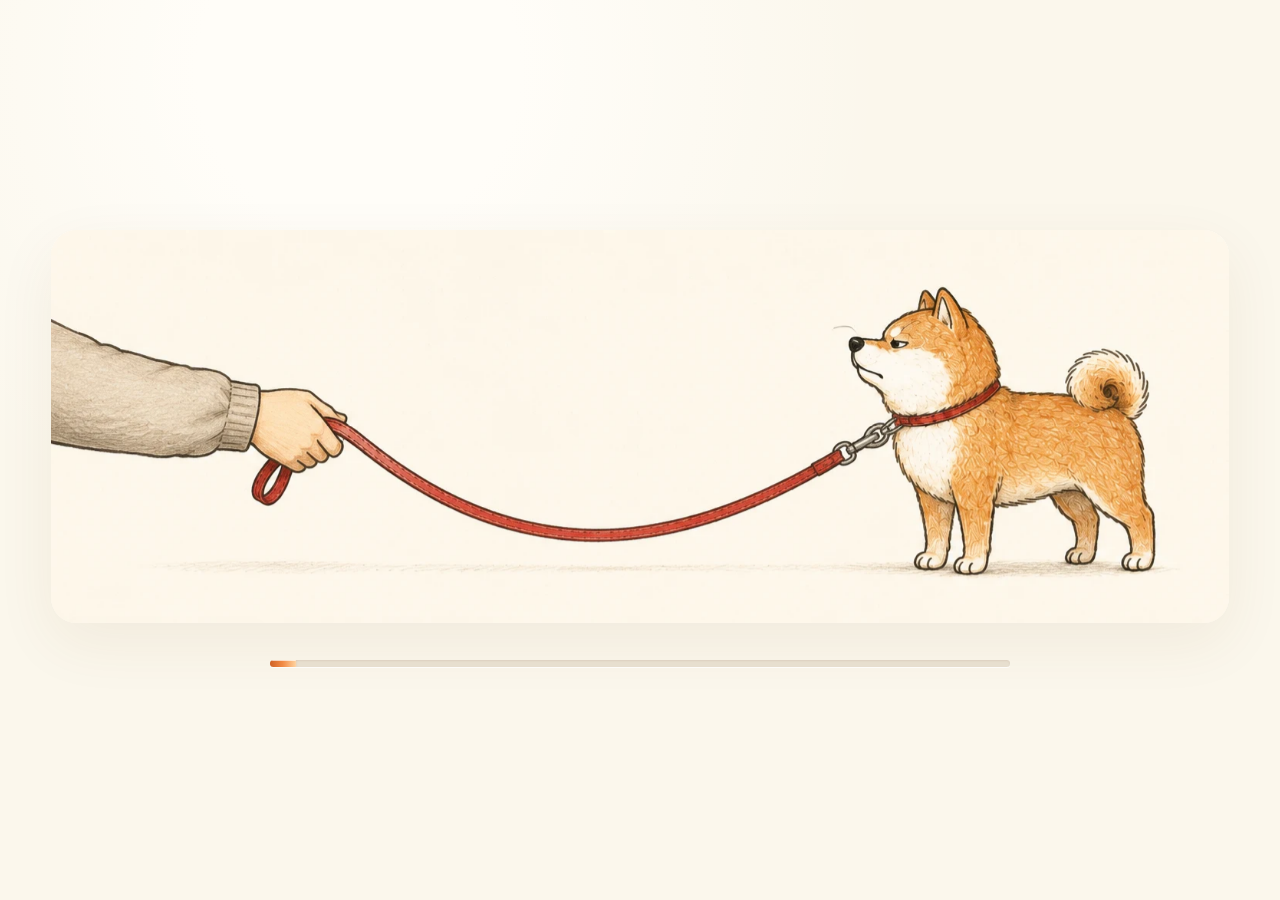
==== index.html @ 3d5f1156 "fix: remove drag dead zone and interrupt stale settle playback" ====
<!doctype html>
<html lang="zh-CN">
  <head>
    <meta charset="UTF-8" />
    <meta name="viewport" content="width=device-width, initial-scale=1.0" />
    <title>小柴的散步谈判</title>
    <meta name="description" content="一只很难被说服去散步的柴犬。" />
    <link rel="stylesheet" href="styles.css" />
  </head>
  <body>
    <main class="toy-shell">
      <section class="toy" aria-label="小柴拉绳小游戏">
        <div class="stage" id="stage" data-state="idle" data-chapter="1">
          <div class="cel-viewport" id="celViewport">
            <img draggable="false" class="cel cel-previous" id="celPrevious" alt="" aria-hidden="true" />
            <img draggable="false" class="cel cel-current" id="celCurrent" alt="一只柴犬固执地站在牵引绳另一端。" />
            <svg class="hit-layer" viewBox="0 0 1536 512" preserveAspectRatio="none" aria-hidden="true">
              <path id="ropeHit" class="rope-hit" d="M 305 265 C 560 370, 795 373, 1050 297" />
            </svg>
            <div class="grab-cue" id="grabCue" aria-hidden="true">
              <i class="grab-ripple ripple-one"></i><i class="grab-ripple ripple-two"></i>
              <svg viewBox="0 0 52 52" focusable="false">
                <path class="cue-motion" d="M8 19c-3 4-3 10 0 14M14 14c-5 6-5 17 0 24" />
                <path class="cue-hand" d="M25 43c-7 0-12-5-12-12v-7c0-2 2-3 4-1l4 4V13c0-3 5-3 5 0v12-15c0-3 5-3 5 0v15-12c0-3 5-3 5 0v14-9c0-3 5-3 5 0v14c0 7-5 11-12 11Z" />
                <path class="cue-line" d="M21 27h20" />
              </svg>
            </div>
          </div>
          <button class="leash-control" id="leashControl" type="button" aria-describedby="tugHint">
            <span class="sr-only">轻拉牵引绳</span>
          </button>
          <p id="tugHint" class="sr-only">可点击或拖动画中的牵引绳，也可按空格或回车推进。</p>
        </div>
        <div class="fluid-progress" id="fluidProgress" aria-hidden="true">
          <div class="fluid-track"><div class="fluid-fill"></div></div>
        </div>
      </section>
    </main>
    <script src="game.js"></script>
  </body>
</html>
---- styles.css ----
:root {
  --paper: #fbf7ec;
  --rail: rgba(117, 78, 43, .13);
  --fill: .035;
}

* { box-sizing: border-box; }
html, body { min-width: 320px; min-height: 100%; margin: 0; background: var(--paper); }
body { min-height: 100vh; }
button { font: inherit; }

.toy-shell {
  display: grid;
  min-height: 100vh;
  place-items: center;
  padding: clamp(16px, 4vw, 68px);
  background: radial-gradient(circle at 28% 8%, #fffdf8 0 13%, transparent 42%), var(--paper);
}
.toy { width: min(1280px, 100%); }
.stage {
  position: relative;
  overflow: hidden;
  isolation: isolate;
  aspect-ratio: 3 / 1;
  border-radius: clamp(14px, 2vw, 28px);
  background: #fdf8ed;
  box-shadow: 0 20px 60px rgba(111, 75, 34, .07), inset 0 1px rgba(255,255,255,.9);
}
.cel-viewport { position: absolute; inset: 0; overflow: hidden; background: #fdf8ed; }
.cel {
  position: absolute;
  inset: 0;
  width: 100%;
  height: 100%;
  object-fit: cover;
  opacity: 0;
  transform: translate3d(0, 0, 0);
  will-change: opacity, transform;
}
.cel-current { z-index: 2; opacity: 1; }
.cel-previous { z-index: 1; }
.stage.is-dragging .cel-current { transform: translate3d(calc(var(--scene-sway, 0px) * -.18), 0, 0) scale(1.003); }
.stage.is-resetting .cel-previous { opacity: 1; }
.stage.is-resetting .cel-current { animation: scene-reset .34s ease-out both; }

.hit-layer { position: absolute; z-index: 4; inset: 0; width: 100%; height: 100%; overflow: visible; }
.rope-hit { fill: none; stroke: #fff; stroke-opacity: .001; stroke-width: 82; stroke-linecap: round; pointer-events: stroke; cursor: grab; touch-action: none; }
.rope-hit:active { cursor: grabbing; }
.stage.is-locked .rope-hit { pointer-events: none; }
.leash-control { position: absolute; z-index: 5; top: 50%; left: 40%; width: 1px; height: 1px; padding: 0; border: 0; opacity: 0; }
.leash-control:focus-visible { width: 30px; height: 30px; opacity: 1; outline: 2px solid rgba(237, 141, 66, .72); outline-offset: 5px; border-radius: 50%; transform: translate(-50%, -50%); }

.grab-cue {
  --cue-x: 22.6%;
  --cue-y: 49%;
  --cue-scale: 1;
  position: absolute;
  z-index: 6;
  left: var(--cue-x);
  top: var(--cue-y);
  width: clamp(30px, 4.2vw, 52px);
  aspect-ratio: 1;
  pointer-events: none;
  opacity: 0;
  transform: translate(-50%, -50%) translate3d(var(--cue-shift, 0px), 0, 0) scale(var(--cue-scale));
  transform-origin: 50% 58%;
  transition: opacity .12s ease;
}
.grab-cue svg { position: relative; z-index: 2; display: block; width: 100%; height: 100%; overflow: visible; filter: drop-shadow(0 2px 2px rgba(92, 48, 23, .2)); }
.cue-hand { fill: #ffe4be; stroke: #633c26; stroke-width: 2.15; stroke-linejoin: round; }
.cue-line, .cue-motion { fill: none; stroke: #d76a30; stroke-width: 2.4; stroke-linecap: round; }
.cue-motion { opacity: .76; }
.grab-ripple { position: absolute; z-index: 1; inset: 21%; border: 2px solid rgba(221, 108, 43, .58); border-radius: 50%; opacity: 0; transform: scale(.4); }
.stage.is-hovering .grab-cue, .stage.is-dragging .grab-cue { opacity: 1; }
.stage.is-hovering .grab-cue { animation: cue-float 1.25s ease-in-out infinite; }
.stage.is-hovering .ripple-one { animation: cue-ripple 1.3s ease-out infinite; }
.stage.is-hovering .ripple-two { animation: cue-ripple 1.3s .46s ease-out infinite; }
.stage.is-dragging .grab-cue { --cue-scale: calc(1 + var(--grab-tightness, 0) * .1); }
.stage.is-dragging .cue-hand { fill: #ffd29e; }
.stage.is-dragging .cue-line { stroke-width: calc(2.4px + var(--grab-tightness, 0) * 1.5px); }
.stage.is-dragging .ripple-one { animation: cue-ripple .72s ease-out infinite; }
.stage.is-dragging .ripple-two { animation: cue-ripple .72s .24s ease-out infinite; }

.fluid-progress { position: relative; width: min(82%, 740px); height: 13px; margin: clamp(18px, 3.2vw, 34px) auto 0; }
.fluid-track {
  position: absolute;
  inset: 3px 0;
  overflow: hidden;
  border-radius: 999px;
  background: var(--rail);
  box-shadow: inset 0 1px 2px rgba(92, 55, 27, .08), 0 1px rgba(255,255,255,.72);
}
.fluid-fill {
  position: absolute;
  inset: 0;
  width: 100%;
  border-radius: inherit;
  background: linear-gradient(105deg, #cf6125 0%, #f28b45 19%, #ffd4a1 39%, #ffe8c9 52%, #f6a25d 66%, #df722d 82%, #ffdcb2 100%);
  background-size: 260% 100%;
  box-shadow: 0 0 13px rgba(235, 136, 59, .36), inset 0 1px rgba(255,255,255,.68);
  transform: scaleX(var(--fill));
  transform-origin: left center;
  transition: transform .36s cubic-bezier(.18,.85,.22,1.1);
  animation: morpheus-flow 4.8s linear infinite;
}
.fluid-progress.is-pulling .fluid-fill { transition-duration: .14s; transform: scaleX(var(--pull-fill)); }
.fluid-progress.is-dragging .fluid-fill { transition: none; transform: scaleX(var(--drag-fill)); filter: saturate(calc(1 + var(--drag-energy, 0) * .28)) brightness(calc(1 + var(--drag-energy, 0) * .12)); }
.fluid-progress.is-complete .fluid-fill { animation: morpheus-flow 2.4s linear infinite, completion-breathe .75s ease-in-out infinite alternate; }

.sr-only { position: absolute; width: 1px; height: 1px; padding: 0; overflow: hidden; clip: rect(0,0,0,0); white-space: nowrap; border: 0; }

@keyframes morpheus-flow { to { background-position: 260% 0; } }
@keyframes completion-breathe { from { filter: brightness(1); } to { filter: brightness(1.15) saturate(1.12); } }
@keyframes scene-reset { from { opacity: 0; } to { opacity: 1; } }
@keyframes cue-float { 0%, 100% { transform: translate(-50%, -50%) translate3d(0, 0, 0) scale(1); } 50% { transform: translate(-50%, -50%) translate3d(-4px, -2px, 0) scale(1.05); } }
@keyframes cue-ripple { 0% { opacity: .72; transform: scale(.42); } 100% { opacity: 0; transform: scale(1.7); } }

@media (max-width: 620px) {
  .toy-shell { padding: 12px; }
  .stage { border-radius: 14px; }
  .fluid-progress { width: 88%; height: 11px; margin-top: 16px; }
}

@media (prefers-reduced-motion: reduce) {
  *, *::before, *::after { scroll-behavior: auto !important; animation-duration: .01ms !important; animation-iteration-count: 1 !important; transition-duration: .01ms !important; }
}
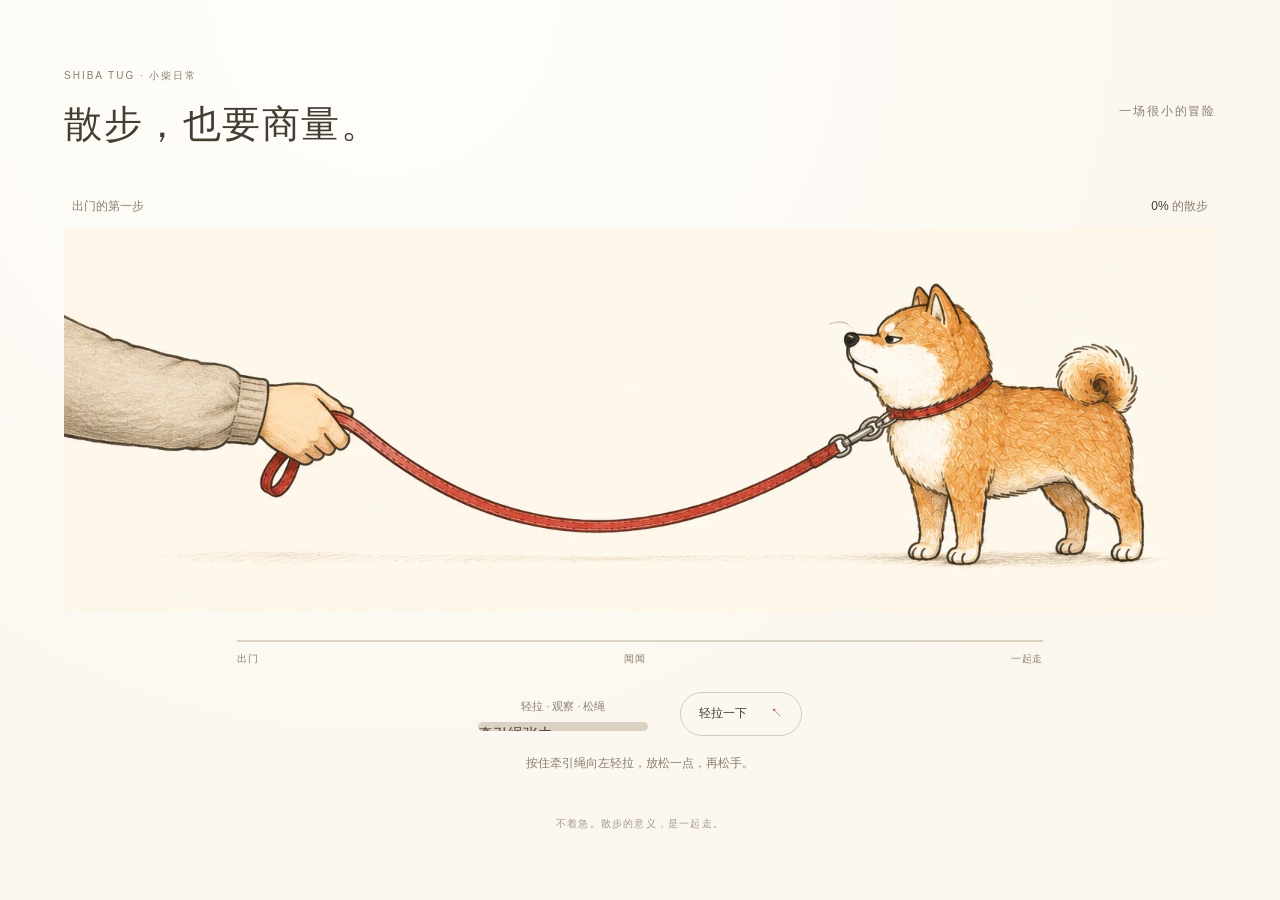
==== commit f4249da5: "feat: turn gentle leash releases into persistent walking progress" ====
--- a/index.html
+++ b/index.html
@@ -1,41 +1,24 @@
 <!doctype html>
 <html lang="zh-CN">
-  <head>
-    <meta charset="UTF-8" />
-    <meta name="viewport" content="width=device-width, initial-scale=1.0" />
-    <title>小柴的散步谈判</title>
-    <meta name="description" content="一只很难被说服去散步的柴犬。" />
-    <link rel="stylesheet" href="styles.css" />
-  </head>
-  <body>
-    <main class="toy-shell">
-      <section class="toy" aria-label="小柴拉绳小游戏">
-        <div class="stage" id="stage" data-state="idle" data-chapter="1">
-          <div class="cel-viewport" id="celViewport">
-            <img draggable="false" class="cel cel-previous" id="celPrevious" alt="" aria-hidden="true" />
-            <img draggable="false" class="cel cel-current" id="celCurrent" alt="一只柴犬固执地站在牵引绳另一端。" />
-            <svg class="hit-layer" viewBox="0 0 1536 512" preserveAspectRatio="none" aria-hidden="true">
-              <path id="ropeHit" class="rope-hit" d="M 305 265 C 560 370, 795 373, 1050 297" />
-            </svg>
-            <div class="grab-cue" id="grabCue" aria-hidden="true">
-              <i class="grab-ripple ripple-one"></i><i class="grab-ripple ripple-two"></i>
-              <svg viewBox="0 0 52 52" focusable="false">
-                <path class="cue-motion" d="M8 19c-3 4-3 10 0 14M14 14c-5 6-5 17 0 24" />
-                <path class="cue-hand" d="M25 43c-7 0-12-5-12-12v-7c0-2 2-3 4-1l4 4V13c0-3 5-3 5 0v12-15c0-3 5-3 5 0v15-12c0-3 5-3 5 0v14-9c0-3 5-3 5 0v14c0 7-5 11-12 11Z" />
-                <path class="cue-line" d="M21 27h20" />
-              </svg>
-            </div>
-          </div>
-          <button class="leash-control" id="leashControl" type="button" aria-describedby="tugHint">
-            <span class="sr-only">轻拉牵引绳</span>
-          </button>
-          <p id="tugHint" class="sr-only">可点击或拖动画中的牵引绳，也可按空格或回车推进。</p>
-        </div>
-        <div class="fluid-progress" id="fluidProgress" aria-hidden="true">
-          <div class="fluid-track"><div class="fluid-fill"></div></div>
-        </div>
-      </section>
-    </main>
-    <script src="game.js"></script>
-  </body>
-</html>
+<head><meta charset="UTF-8"><meta name="viewport" content="width=device-width, initial-scale=1"><title>小柴的散步谈判</title><meta name="description" content="轻拉、观察、松绳。和一只倔柴，谈一场小小的散步。"><link rel="stylesheet" href="styles.css"></head>
+<body>
+<main class="toy-shell"><section class="toy" aria-label="小柴散步游戏">
+<header class="game-header"><div><p class="eyebrow">SHIBA TUG · 小柴日常</p><h1>散步，也要商量。</h1></div><span class="edition">一场很小的冒险</span></header>
+<div class="walk-heading"><span id="chapter">出门的第一步</span><span><b id="distance">0%</b> 的散步</span></div>
+<div class="stage" id="stage" data-state="loading" data-chapter="1">
+<img id="celCurrent" class="poster" src="assets/cels/frames/ch1-idle.webp" draggable="false" alt="一只黄柴站在红色牵引绳另一端，固执地等着你。">
+<canvas id="scene" width="1536" height="512" hidden aria-hidden="true"></canvas>
+<svg class="hit-layer" viewBox="0 0 1536 512" preserveAspectRatio="none" aria-hidden="true"><path id="ropeHit" class="rope-hit" d="M315 240 Q700 430 1035 300"/></svg>
+<div id="grabCue" class="grab-cue" aria-hidden="true"><i></i></div>
+<button id="loading" class="loading" type="button">小柴正在穿牵引绳…</button>
+</div>
+<div id="route" class="route" aria-hidden="true"><span class="route-line"></span><span class="route-stop">出门</span><span class="route-stop">闻闻</span><span class="route-stop">一起走</span></div>
+<progress class="sr-only" id="walkProgress" max="100" value="0" aria-label="散步进度"></progress>
+<div class="interaction"><div class="tension"><label id="tensionLabel" for="tensionMeter">轻拉 · 观察 · 松绳</label><meter id="tensionMeter" min="0" max="1" low=".22" high=".7" optimum=".45" value="0">牵引绳张力</meter></div><button id="leashControl" class="quiet-button" type="button" aria-describedby="message">轻拉一下 <span aria-hidden="true">↖</span></button></div>
+<p id="message" class="message" role="status" aria-live="polite">按住牵引绳向左轻拉，放松一点，再松手。</p>
+<div class="result" id="result" hidden><h2 id="resultTitle"></h2><p id="resultDetail"></p></div>
+<button id="restart" class="quiet-button restart" type="button" hidden>再走一圈 ↻</button>
+<footer>不着急。散步的意义，是一起走。</footer>
+</section></main>
+<script src="mechanics.js"></script><script src="frames.js"></script><script src="game.js"></script>
+</body></html>
--- a/styles.css
+++ b/styles.css
@@ -1,126 +1,4 @@
-:root {
-  --paper: #fbf7ec;
-  --rail: rgba(117, 78, 43, .13);
-  --fill: .035;
-}
-
-* { box-sizing: border-box; }
-html, body { min-width: 320px; min-height: 100%; margin: 0; background: var(--paper); }
-body { min-height: 100vh; }
-button { font: inherit; }
-
-.toy-shell {
-  display: grid;
-  min-height: 100vh;
-  place-items: center;
-  padding: clamp(16px, 4vw, 68px);
-  background: radial-gradient(circle at 28% 8%, #fffdf8 0 13%, transparent 42%), var(--paper);
-}
-.toy { width: min(1280px, 100%); }
-.stage {
-  position: relative;
-  overflow: hidden;
-  isolation: isolate;
-  aspect-ratio: 3 / 1;
-  border-radius: clamp(14px, 2vw, 28px);
-  background: #fdf8ed;
-  box-shadow: 0 20px 60px rgba(111, 75, 34, .07), inset 0 1px rgba(255,255,255,.9);
-}
-.cel-viewport { position: absolute; inset: 0; overflow: hidden; background: #fdf8ed; }
-.cel {
-  position: absolute;
-  inset: 0;
-  width: 100%;
-  height: 100%;
-  object-fit: cover;
-  opacity: 0;
-  transform: translate3d(0, 0, 0);
-  will-change: opacity, transform;
-}
-.cel-current { z-index: 2; opacity: 1; }
-.cel-previous { z-index: 1; }
-.stage.is-dragging .cel-current { transform: translate3d(calc(var(--scene-sway, 0px) * -.18), 0, 0) scale(1.003); }
-.stage.is-resetting .cel-previous { opacity: 1; }
-.stage.is-resetting .cel-current { animation: scene-reset .34s ease-out both; }
-
-.hit-layer { position: absolute; z-index: 4; inset: 0; width: 100%; height: 100%; overflow: visible; }
-.rope-hit { fill: none; stroke: #fff; stroke-opacity: .001; stroke-width: 82; stroke-linecap: round; pointer-events: stroke; cursor: grab; touch-action: none; }
-.rope-hit:active { cursor: grabbing; }
-.stage.is-locked .rope-hit { pointer-events: none; }
-.leash-control { position: absolute; z-index: 5; top: 50%; left: 40%; width: 1px; height: 1px; padding: 0; border: 0; opacity: 0; }
-.leash-control:focus-visible { width: 30px; height: 30px; opacity: 1; outline: 2px solid rgba(237, 141, 66, .72); outline-offset: 5px; border-radius: 50%; transform: translate(-50%, -50%); }
-
-.grab-cue {
-  --cue-x: 22.6%;
-  --cue-y: 49%;
-  --cue-scale: 1;
-  position: absolute;
-  z-index: 6;
-  left: var(--cue-x);
-  top: var(--cue-y);
-  width: clamp(30px, 4.2vw, 52px);
-  aspect-ratio: 1;
-  pointer-events: none;
-  opacity: 0;
-  transform: translate(-50%, -50%) translate3d(var(--cue-shift, 0px), 0, 0) scale(var(--cue-scale));
-  transform-origin: 50% 58%;
-  transition: opacity .12s ease;
-}
-.grab-cue svg { position: relative; z-index: 2; display: block; width: 100%; height: 100%; overflow: visible; filter: drop-shadow(0 2px 2px rgba(92, 48, 23, .2)); }
-.cue-hand { fill: #ffe4be; stroke: #633c26; stroke-width: 2.15; stroke-linejoin: round; }
-.cue-line, .cue-motion { fill: none; stroke: #d76a30; stroke-width: 2.4; stroke-linecap: round; }
-.cue-motion { opacity: .76; }
-.grab-ripple { position: absolute; z-index: 1; inset: 21%; border: 2px solid rgba(221, 108, 43, .58); border-radius: 50%; opacity: 0; transform: scale(.4); }
-.stage.is-hovering .grab-cue, .stage.is-dragging .grab-cue { opacity: 1; }
-.stage.is-hovering .grab-cue { animation: cue-float 1.25s ease-in-out infinite; }
-.stage.is-hovering .ripple-one { animation: cue-ripple 1.3s ease-out infinite; }
-.stage.is-hovering .ripple-two { animation: cue-ripple 1.3s .46s ease-out infinite; }
-.stage.is-dragging .grab-cue { --cue-scale: calc(1 + var(--grab-tightness, 0) * .1); }
-.stage.is-dragging .cue-hand { fill: #ffd29e; }
-.stage.is-dragging .cue-line { stroke-width: calc(2.4px + var(--grab-tightness, 0) * 1.5px); }
-.stage.is-dragging .ripple-one { animation: cue-ripple .72s ease-out infinite; }
-.stage.is-dragging .ripple-two { animation: cue-ripple .72s .24s ease-out infinite; }
-
-.fluid-progress { position: relative; width: min(82%, 740px); height: 13px; margin: clamp(18px, 3.2vw, 34px) auto 0; }
-.fluid-track {
-  position: absolute;
-  inset: 3px 0;
-  overflow: hidden;
-  border-radius: 999px;
-  background: var(--rail);
-  box-shadow: inset 0 1px 2px rgba(92, 55, 27, .08), 0 1px rgba(255,255,255,.72);
-}
-.fluid-fill {
-  position: absolute;
-  inset: 0;
-  width: 100%;
-  border-radius: inherit;
-  background: linear-gradient(105deg, #cf6125 0%, #f28b45 19%, #ffd4a1 39%, #ffe8c9 52%, #f6a25d 66%, #df722d 82%, #ffdcb2 100%);
-  background-size: 260% 100%;
-  box-shadow: 0 0 13px rgba(235, 136, 59, .36), inset 0 1px rgba(255,255,255,.68);
-  transform: scaleX(var(--fill));
-  transform-origin: left center;
-  transition: transform .36s cubic-bezier(.18,.85,.22,1.1);
-  animation: morpheus-flow 4.8s linear infinite;
-}
-.fluid-progress.is-pulling .fluid-fill { transition-duration: .14s; transform: scaleX(var(--pull-fill)); }
-.fluid-progress.is-dragging .fluid-fill { transition: none; transform: scaleX(var(--drag-fill)); filter: saturate(calc(1 + var(--drag-energy, 0) * .28)) brightness(calc(1 + var(--drag-energy, 0) * .12)); }
-.fluid-progress.is-complete .fluid-fill { animation: morpheus-flow 2.4s linear infinite, completion-breathe .75s ease-in-out infinite alternate; }
-
-.sr-only { position: absolute; width: 1px; height: 1px; padding: 0; overflow: hidden; clip: rect(0,0,0,0); white-space: nowrap; border: 0; }
-
-@keyframes morpheus-flow { to { background-position: 260% 0; } }
-@keyframes completion-breathe { from { filter: brightness(1); } to { filter: brightness(1.15) saturate(1.12); } }
-@keyframes scene-reset { from { opacity: 0; } to { opacity: 1; } }
-@keyframes cue-float { 0%, 100% { transform: translate(-50%, -50%) translate3d(0, 0, 0) scale(1); } 50% { transform: translate(-50%, -50%) translate3d(-4px, -2px, 0) scale(1.05); } }
-@keyframes cue-ripple { 0% { opacity: .72; transform: scale(.42); } 100% { opacity: 0; transform: scale(1.7); } }
-
-@media (max-width: 620px) {
-  .toy-shell { padding: 12px; }
-  .stage { border-radius: 14px; }
-  .fluid-progress { width: 88%; height: 11px; margin-top: 16px; }
-}
-
-@media (prefers-reduced-motion: reduce) {
-  *, *::before, *::after { scroll-behavior: auto !important; animation-duration: .01ms !important; animation-iteration-count: 1 !important; transition-duration: .01ms !important; }
-}
+:root{--paper:#fbf7ef;--ink:#463d32;--muted:#8b7e6e;--red:#a74432;--sage:#738068;--line:#dcd2c3}
+*{box-sizing:border-box}body{margin:0;background:var(--paper);color:var(--ink);font:15px/1.65 -apple-system,BlinkMacSystemFont,'PingFang SC',sans-serif}button{font:inherit;color:inherit;cursor:pointer}button:disabled{cursor:default;opacity:.45}[hidden]{display:none!important}button:focus-visible,input:focus-visible{outline:2px solid var(--red);outline-offset:5px}.toy-shell{min-height:100svh;padding:44px clamp(20px,5vw,76px);display:grid;align-items:center;background:radial-gradient(ellipse at 30% 0,#fffefb,transparent 70%)}.toy{width:min(1280px,100%);margin:auto}.game-header{display:flex;justify-content:space-between;align-items:center;margin-bottom:40px}.eyebrow{font-size:10px;letter-spacing:.2em;color:var(--muted);margin:0 0 9px}h1{font-family:'Songti SC',Georgia,serif;font-weight:500;font-size:clamp(26px,3vw,42px);letter-spacing:.04em;margin:0}.edition{font-size:12px;color:var(--muted);letter-spacing:.15em}.walk-heading{display:flex;justify-content:space-between;font-size:12px;color:var(--muted);padding:0 8px;margin-bottom:12px}.walk-heading b{font-weight:400;font-variant-numeric:tabular-nums;color:var(--ink)}.stage{position:relative;isolation:isolate;aspect-ratio:3/1;overflow:hidden;border-radius:4px;background:#fbf5e9;touch-action:pan-y;user-select:none}.stage.is-dragging{touch-action:none;cursor:grabbing}.poster,canvas{display:block;width:100%;height:100%;object-fit:contain}.hit-layer{position:absolute;inset:0;width:100%;height:100%;pointer-events:none}.rope-hit{fill:none;stroke:transparent;stroke-width:110;pointer-events:stroke;cursor:grab;touch-action:none}.grab-cue{position:absolute;left:0;top:0;pointer-events:none;opacity:0;will-change:transform}.grab-cue i{display:block;width:22px;height:22px;margin:-11px;border:1px solid rgba(100,60,42,.6);border-radius:50%;box-shadow:0 0 0 4px rgba(255,248,233,.45)}.is-dragging .grab-cue{opacity:1}.loading{position:absolute;left:50%;top:50%;transform:translate(-50%,-50%);border:1px solid var(--line);border-radius:6px;background:var(--paper);padding:12px 18px;white-space:nowrap}.route{position:relative;display:flex;justify-content:space-between;width:70%;margin:28px auto 24px;padding-top:11px;color:var(--muted);font-size:10px;letter-spacing:.08em}.route:before,.route-line{content:'';position:absolute;top:0;left:0;right:0;height:2px;background:var(--line)}.route-line{background:var(--sage);transform:scaleX(var(--progress,0));transform-origin:left;transition:transform .4s ease}.route-stop.visited{color:var(--sage)}.interaction{display:flex;align-items:center;justify-content:center;gap:32px}.tension{display:grid;gap:7px;width:170px}.tension label{font-size:11px;color:var(--muted);text-align:center}.tension meter{width:100%;height:9px;appearance:none;border:0;background:var(--line);border-radius:8px;overflow:hidden}.tension meter::-webkit-meter-bar{background:var(--line);border:0}.tension meter::-webkit-meter-optimum-value{background:var(--sage)}.tension meter::-webkit-meter-suboptimum-value{background:#bd8860}.tension meter::-webkit-meter-even-less-good-value{background:var(--red)}.quiet-button{background:transparent;border:1px solid #d7cbbb;border-radius:40px;font-size:12px;padding:10px 18px;min-height:44px;transition:background .15s}.quiet-button:hover{background:#efe6d9}.quiet-button span{margin-left:20px;color:var(--red)}.message{text-align:center;font-size:12px;color:var(--muted);min-height:22px;margin:18px 0 0}.result{text-align:center;margin-top:20px}.result h2{font:500 26px 'Songti SC',Georgia,serif;margin-bottom:10px}.result p{font-size:12px;color:var(--muted)}.restart{display:block;margin:20px auto}footer{text-align:center;color:#a39786;font-size:10px;letter-spacing:.12em;margin-top:40px}.sr-only{position:absolute;width:1px;height:1px;overflow:hidden;clip:rect(0,0,0,0);white-space:nowrap}
+@media(max-width:620px){.toy-shell{padding:30px 16px;align-items:start}.game-header{margin-bottom:36px}.edition{display:none}.stage{aspect-ratio:3/1;margin:0 -10px}.route{width:90%;margin-top:22px}.interaction{gap:20px}.message{max-width:310px;margin:18px auto 0;min-height:42px}.walk-heading{padding:0}.eyebrow{font-size:9px}.tension{width:145px}footer{margin-top:36px}}
+@media(prefers-reduced-motion:reduce){*,*:before,*:after{animation:none!important;transition:none!important}}
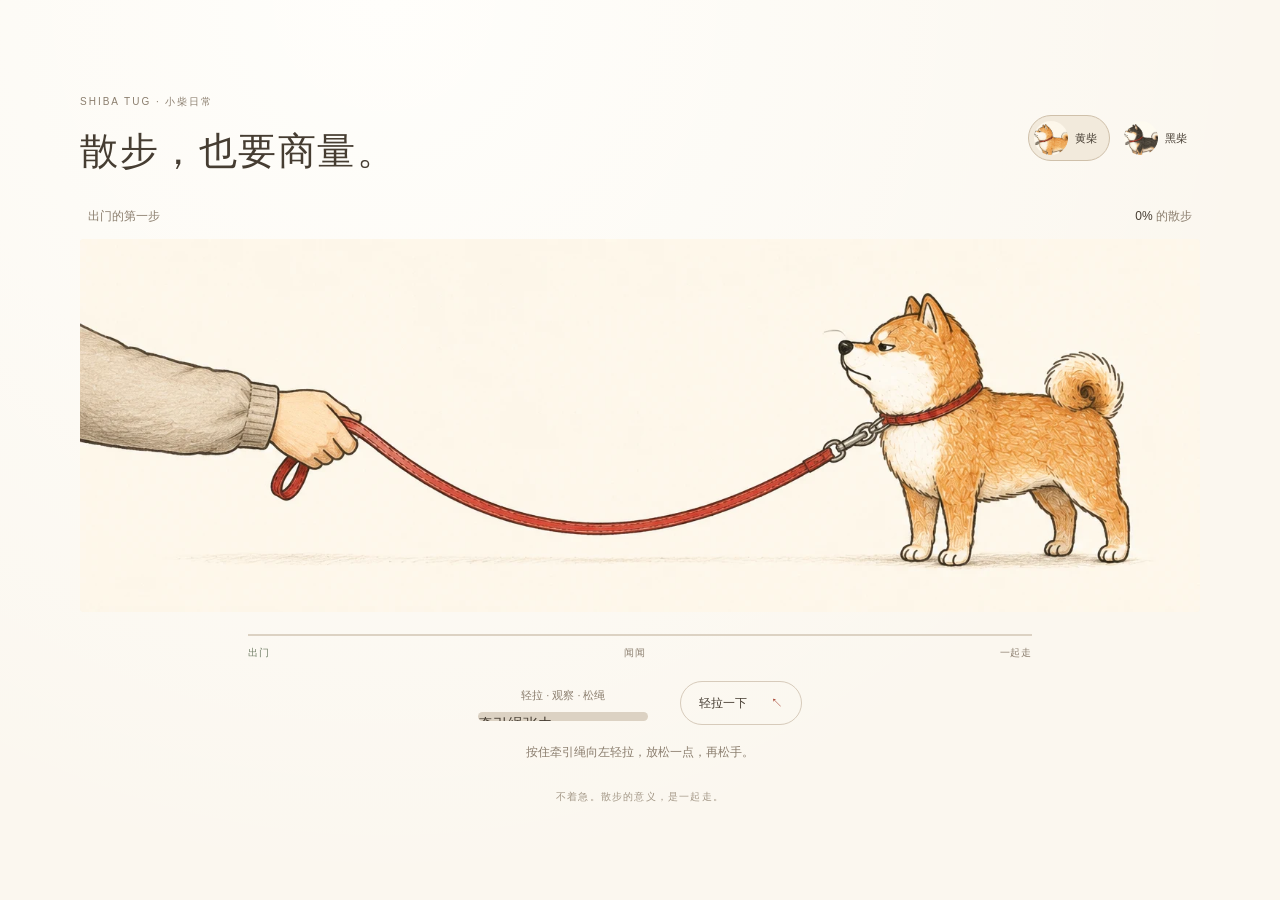
==== commit 379e149e: "feat: add matched black Shiba cels and progress-preserving breed switch" ====
--- a/index.html
+++ b/index.html
@@ -3,11 +3,14 @@
 <head><meta charset="UTF-8"><meta name="viewport" content="width=device-width, initial-scale=1"><title>小柴的散步谈判</title><meta name="description" content="轻拉、观察、松绳。和一只倔柴，谈一场小小的散步。"><link rel="stylesheet" href="styles.css"></head>
 <body>
 <main class="toy-shell"><section class="toy" aria-label="小柴散步游戏">
-<header class="game-header"><div><p class="eyebrow">SHIBA TUG · 小柴日常</p><h1>散步，也要商量。</h1></div><span class="edition">一场很小的冒险</span></header>
+<header class="game-header"><div><p class="eyebrow">SHIBA TUG · 小柴日常</p><h1>散步，也要商量。</h1></div><div class="breed-picker" role="group" aria-label="选择柴犬">
+<button type="button" class="breed selected" data-breed="yellow" aria-pressed="true"><span class="breed-portrait yellow" aria-hidden="true"></span><span>黄柴</span></button>
+<button type="button" class="breed" data-breed="black" aria-pressed="false"><span class="breed-portrait black" aria-hidden="true"></span><span>黑柴</span></button>
+<span id="breedStatus" class="breed-status" role="status"></span></div></header>
 <div class="walk-heading"><span id="chapter">出门的第一步</span><span><b id="distance">0%</b> 的散步</span></div>
 <div class="stage" id="stage" data-state="loading" data-chapter="1">
 <img id="celCurrent" class="poster" src="assets/cels/frames/ch1-idle.webp" draggable="false" alt="一只黄柴站在红色牵引绳另一端，固执地等着你。">
-<canvas id="scene" width="1536" height="512" hidden aria-hidden="true"></canvas>
+<canvas id="scene" width="1536" height="512" hidden role="img" aria-label="牵引绳另一端的一只手绘柴犬"></canvas>
 <svg class="hit-layer" viewBox="0 0 1536 512" preserveAspectRatio="none" aria-hidden="true"><path id="ropeHit" class="rope-hit" d="M315 240 Q700 430 1035 300"/></svg>
 <div id="grabCue" class="grab-cue" aria-hidden="true"><i></i></div>
 <button id="loading" class="loading" type="button">小柴正在穿牵引绳…</button>
@@ -20,5 +23,5 @@
 <button id="restart" class="quiet-button restart" type="button" hidden>再走一圈 ↻</button>
 <footer>不着急。散步的意义，是一起走。</footer>
 </section></main>
-<script src="mechanics.js"></script><script src="frames.js"></script><script src="game.js"></script>
+<script src="mechanics.js"></script><script src="frames.js"></script><script src="black-frames.js"></script><script src="game.js"></script>
 </body></html>
--- a/styles.css
+++ b/styles.css
@@ -1,4 +1,8 @@
 :root{--paper:#fbf7ef;--ink:#463d32;--muted:#8b7e6e;--red:#a74432;--sage:#738068;--line:#dcd2c3}
-*{box-sizing:border-box}body{margin:0;background:var(--paper);color:var(--ink);font:15px/1.65 -apple-system,BlinkMacSystemFont,'PingFang SC',sans-serif}button{font:inherit;color:inherit;cursor:pointer}button:disabled{cursor:default;opacity:.45}[hidden]{display:none!important}button:focus-visible,input:focus-visible{outline:2px solid var(--red);outline-offset:5px}.toy-shell{min-height:100svh;padding:44px clamp(20px,5vw,76px);display:grid;align-items:center;background:radial-gradient(ellipse at 30% 0,#fffefb,transparent 70%)}.toy{width:min(1280px,100%);margin:auto}.game-header{display:flex;justify-content:space-between;align-items:center;margin-bottom:40px}.eyebrow{font-size:10px;letter-spacing:.2em;color:var(--muted);margin:0 0 9px}h1{font-family:'Songti SC',Georgia,serif;font-weight:500;font-size:clamp(26px,3vw,42px);letter-spacing:.04em;margin:0}.edition{font-size:12px;color:var(--muted);letter-spacing:.15em}.walk-heading{display:flex;justify-content:space-between;font-size:12px;color:var(--muted);padding:0 8px;margin-bottom:12px}.walk-heading b{font-weight:400;font-variant-numeric:tabular-nums;color:var(--ink)}.stage{position:relative;isolation:isolate;aspect-ratio:3/1;overflow:hidden;border-radius:4px;background:#fbf5e9;touch-action:pan-y;user-select:none}.stage.is-dragging{touch-action:none;cursor:grabbing}.poster,canvas{display:block;width:100%;height:100%;object-fit:contain}.hit-layer{position:absolute;inset:0;width:100%;height:100%;pointer-events:none}.rope-hit{fill:none;stroke:transparent;stroke-width:110;pointer-events:stroke;cursor:grab;touch-action:none}.grab-cue{position:absolute;left:0;top:0;pointer-events:none;opacity:0;will-change:transform}.grab-cue i{display:block;width:22px;height:22px;margin:-11px;border:1px solid rgba(100,60,42,.6);border-radius:50%;box-shadow:0 0 0 4px rgba(255,248,233,.45)}.is-dragging .grab-cue{opacity:1}.loading{position:absolute;left:50%;top:50%;transform:translate(-50%,-50%);border:1px solid var(--line);border-radius:6px;background:var(--paper);padding:12px 18px;white-space:nowrap}.route{position:relative;display:flex;justify-content:space-between;width:70%;margin:28px auto 24px;padding-top:11px;color:var(--muted);font-size:10px;letter-spacing:.08em}.route:before,.route-line{content:'';position:absolute;top:0;left:0;right:0;height:2px;background:var(--line)}.route-line{background:var(--sage);transform:scaleX(var(--progress,0));transform-origin:left;transition:transform .4s ease}.route-stop.visited{color:var(--sage)}.interaction{display:flex;align-items:center;justify-content:center;gap:32px}.tension{display:grid;gap:7px;width:170px}.tension label{font-size:11px;color:var(--muted);text-align:center}.tension meter{width:100%;height:9px;appearance:none;border:0;background:var(--line);border-radius:8px;overflow:hidden}.tension meter::-webkit-meter-bar{background:var(--line);border:0}.tension meter::-webkit-meter-optimum-value{background:var(--sage)}.tension meter::-webkit-meter-suboptimum-value{background:#bd8860}.tension meter::-webkit-meter-even-less-good-value{background:var(--red)}.quiet-button{background:transparent;border:1px solid #d7cbbb;border-radius:40px;font-size:12px;padding:10px 18px;min-height:44px;transition:background .15s}.quiet-button:hover{background:#efe6d9}.quiet-button span{margin-left:20px;color:var(--red)}.message{text-align:center;font-size:12px;color:var(--muted);min-height:22px;margin:18px 0 0}.result{text-align:center;margin-top:20px}.result h2{font:500 26px 'Songti SC',Georgia,serif;margin-bottom:10px}.result p{font-size:12px;color:var(--muted)}.restart{display:block;margin:20px auto}footer{text-align:center;color:#a39786;font-size:10px;letter-spacing:.12em;margin-top:40px}.sr-only{position:absolute;width:1px;height:1px;overflow:hidden;clip:rect(0,0,0,0);white-space:nowrap}
-@media(max-width:620px){.toy-shell{padding:30px 16px;align-items:start}.game-header{margin-bottom:36px}.edition{display:none}.stage{aspect-ratio:3/1;margin:0 -10px}.route{width:90%;margin-top:22px}.interaction{gap:20px}.message{max-width:310px;margin:18px auto 0;min-height:42px}.walk-heading{padding:0}.eyebrow{font-size:9px}.tension{width:145px}footer{margin-top:36px}}
+*{box-sizing:border-box}body{margin:0;background:var(--paper);color:var(--ink);font:15px/1.65 -apple-system,BlinkMacSystemFont,'PingFang SC',sans-serif}button{font:inherit;color:inherit;cursor:pointer}button:disabled{cursor:default;opacity:.45}[hidden]{display:none!important}button:focus-visible,input:focus-visible{outline:2px solid var(--red);outline-offset:5px}.toy-shell{min-height:100svh;padding:26px clamp(20px,5vw,76px);display:grid;align-items:center;background:radial-gradient(ellipse at 30% 0,#fffefb,transparent 70%)}.toy{width:min(1120px,100%);margin:0 auto}.game-header{display:flex;justify-content:space-between;align-items:center;margin-bottom:24px}.eyebrow{font-size:10px;letter-spacing:.2em;color:var(--muted);margin:0 0 9px}h1{font-family:'Songti SC',Georgia,serif;font-weight:500;font-size:clamp(26px,3vw,42px);letter-spacing:.04em;margin:0}.edition{font-size:12px;color:var(--muted);letter-spacing:.15em}.walk-heading{display:flex;justify-content:space-between;font-size:12px;color:var(--muted);padding:0 8px;margin-bottom:12px}.walk-heading b{font-weight:400;font-variant-numeric:tabular-nums;color:var(--ink)}.stage{position:relative;isolation:isolate;aspect-ratio:3/1;overflow:hidden;border-radius:4px;background:#fbf5e9;touch-action:pan-y;user-select:none}.stage.is-dragging{touch-action:none;cursor:grabbing}.poster,canvas{display:block;width:100%;height:100%;object-fit:contain}.hit-layer{position:absolute;inset:0;width:100%;height:100%;pointer-events:none}.rope-hit{fill:none;stroke:transparent;stroke-width:110;pointer-events:stroke;cursor:grab;touch-action:none}.grab-cue{position:absolute;left:0;top:0;pointer-events:none;opacity:0;will-change:transform}.grab-cue i{display:block;width:22px;height:22px;margin:-11px;border:1px solid rgba(100,60,42,.6);border-radius:50%;box-shadow:0 0 0 4px rgba(255,248,233,.45)}.is-dragging .grab-cue{opacity:1}.loading{position:absolute;left:50%;top:50%;transform:translate(-50%,-50%);border:1px solid var(--line);border-radius:6px;background:var(--paper);padding:12px 18px;white-space:nowrap}.route{position:relative;display:flex;justify-content:space-between;width:70%;margin:22px auto 20px;padding-top:11px;color:var(--muted);font-size:10px;letter-spacing:.08em}.route:before,.route-line{content:'';position:absolute;top:0;left:0;right:0;height:2px;background:var(--line)}.route-line{background:var(--sage);transform:scaleX(var(--progress,0));transform-origin:left;transition:transform .4s ease}.route-stop.visited{color:var(--sage)}.interaction{display:flex;align-items:center;justify-content:center;gap:32px}.tension{display:grid;gap:7px;width:170px}.tension label{font-size:11px;color:var(--muted);text-align:center}.tension meter{width:100%;height:9px;appearance:none;border:0;background:var(--line);border-radius:8px;overflow:hidden}.tension meter::-webkit-meter-bar{background:var(--line);border:0}.tension meter::-webkit-meter-optimum-value{background:var(--sage)}.tension meter::-webkit-meter-suboptimum-value{background:#bd8860}.tension meter::-webkit-meter-even-less-good-value{background:var(--red)}.quiet-button{background:transparent;border:1px solid #d7cbbb;border-radius:40px;font-size:12px;padding:10px 18px;min-height:44px;transition:background .15s}.quiet-button:hover{background:#efe6d9}.quiet-button span{margin-left:20px;color:var(--red)}.message{text-align:center;font-size:12px;color:var(--muted);min-height:22px;margin:18px 0 0}.result{text-align:center;margin-top:20px}.result h2{font:500 26px 'Songti SC',Georgia,serif;margin-bottom:10px}.result p{font-size:12px;color:var(--muted)}.restart{display:block;margin:20px auto}footer{text-align:center;color:#a39786;font-size:10px;letter-spacing:.12em;margin-top:24px}.sr-only{position:absolute;width:1px;height:1px;overflow:hidden;clip:rect(0,0,0,0);white-space:nowrap}
+@media(max-width:620px){.toy-shell{padding:30px 16px;align-items:start}.game-header{margin-bottom:36px}.edition{display:none}.stage{aspect-ratio:8/5;margin:0}.route{width:90%;margin-top:22px}.interaction{gap:20px}.message{max-width:310px;margin:18px auto 0;min-height:42px}.walk-heading{padding:0}.eyebrow{font-size:9px}.tension{width:145px}footer{margin-top:36px}}
 @media(prefers-reduced-motion:reduce){*,*:before,*:after{animation:none!important;transition:none!important}}
+.breed-picker{position:relative;display:flex;gap:8px;align-items:center}.breed{display:flex;align-items:center;gap:7px;padding:5px 12px 5px 5px;border:1px solid transparent;border-radius:40px;background:transparent;font-size:11px;min-height:44px}.breed.selected{border-color:#cfc0aa;background:#f2eadc}.breed:hover{background:#f5ede0}.breed-portrait{display:block;width:34px;height:34px;border-radius:50%;background-color:#f8f0e3;background-repeat:no-repeat;background-size:150px 50px;background-position:-102px -4px}.breed-portrait.yellow{background-image:url('assets/cels/frames/ch1-idle.webp')}.breed-portrait.black{background-image:url('assets/cels/black/idle.webp')}.breed-status{position:absolute;right:0;top:50px;white-space:nowrap;font-size:10px;color:var(--muted)}
+
+@media(max-width:620px){.game-header{flex-wrap:wrap;gap:20px;margin-bottom:30px}.breed-picker{gap:4px}.breed{padding-right:10px}.breed-portrait{width:30px;height:30px}h1{font-size:27px}.toy-shell{padding-top:26px}.breed-status{top:44px}.game-header>div:first-child{flex:1 0 100%}.route{margin:20px auto}.interaction{margin-top:26px}footer{margin-top:30px}}
+@media(min-width:621px) and (max-height:780px){.toy{width:min(1020px,100%)}.toy-shell{padding-top:18px;padding-bottom:18px}.game-header{margin-bottom:20px}h1{font-size:32px}footer{margin-top:20px}.message{margin-top:12px}.route{margin:18px auto}}
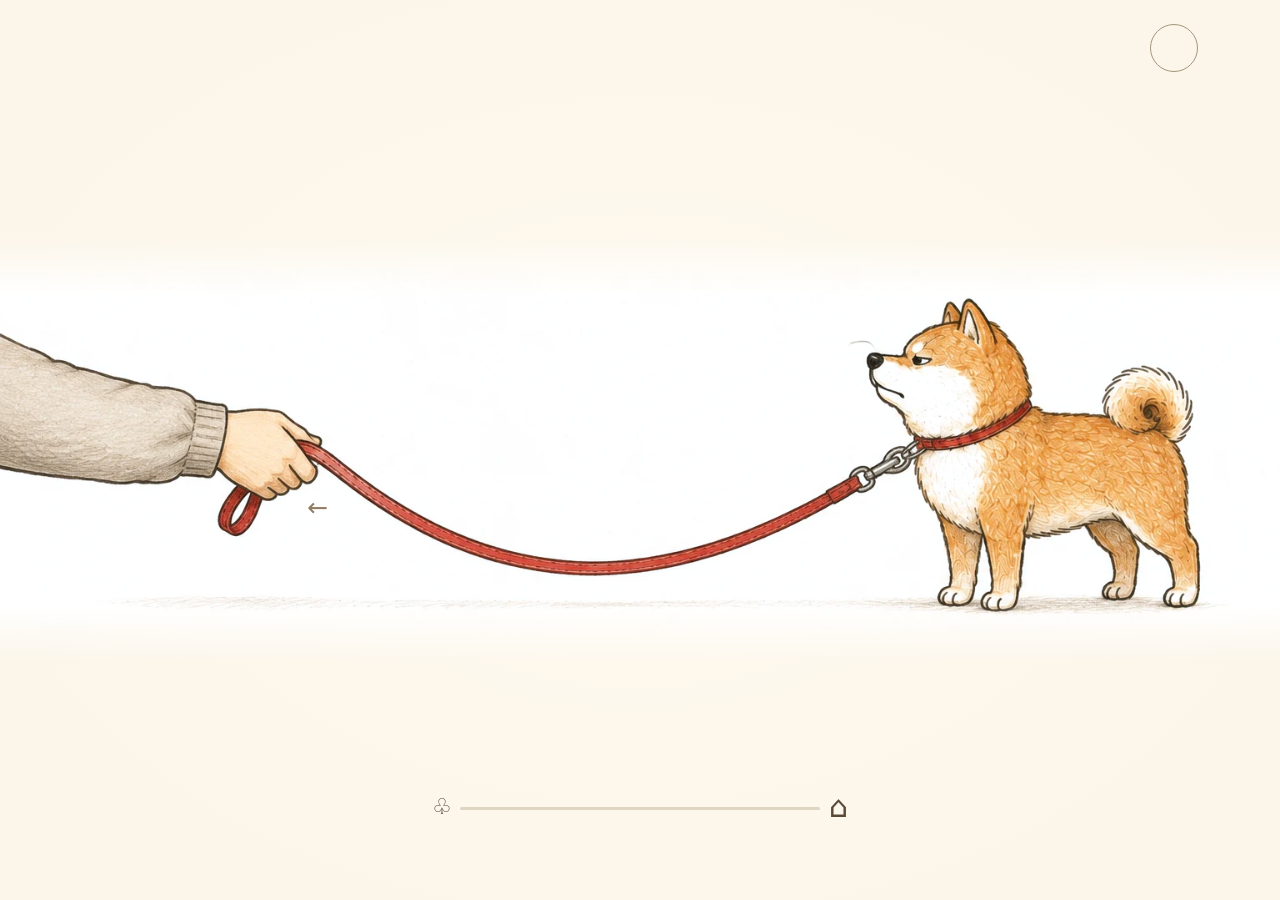
==== commit f33566c1: "feat: replace click scoring with continuous leash drag and release preview" ====
--- a/index.html
+++ b/index.html
@@ -1,27 +1,7 @@
-<!doctype html>
-<html lang="zh-CN">
-<head><meta charset="UTF-8"><meta name="viewport" content="width=device-width, initial-scale=1"><title>小柴的散步谈判</title><meta name="description" content="轻拉、观察、松绳。和一只倔柴，谈一场小小的散步。"><link rel="stylesheet" href="styles.css"></head>
-<body>
-<main class="toy-shell"><section class="toy" aria-label="小柴散步游戏">
-<header class="game-header"><div><p class="eyebrow">SHIBA TUG · 小柴日常</p><h1>散步，也要商量。</h1></div><div class="breed-picker" role="group" aria-label="选择柴犬">
-<button type="button" class="breed selected" data-breed="yellow" aria-pressed="true"><span class="breed-portrait yellow" aria-hidden="true"></span><span>黄柴</span></button>
-<button type="button" class="breed" data-breed="black" aria-pressed="false"><span class="breed-portrait black" aria-hidden="true"></span><span>黑柴</span></button>
-<span id="breedStatus" class="breed-status" role="status"></span></div></header>
-<div class="walk-heading"><span id="chapter">出门的第一步</span><span><b id="distance">0%</b> 的散步</span></div>
-<div class="stage" id="stage" data-state="loading" data-chapter="1">
-<img id="celCurrent" class="poster" src="assets/cels/frames/ch1-idle.webp" draggable="false" alt="一只黄柴站在红色牵引绳另一端，固执地等着你。">
-<canvas id="scene" width="1536" height="512" hidden role="img" aria-label="牵引绳另一端的一只手绘柴犬"></canvas>
-<svg class="hit-layer" viewBox="0 0 1536 512" preserveAspectRatio="none" aria-hidden="true"><path id="ropeHit" class="rope-hit" d="M315 240 Q700 430 1035 300"/></svg>
-<div id="grabCue" class="grab-cue" aria-hidden="true"><i></i></div>
-<button id="loading" class="loading" type="button">小柴正在穿牵引绳…</button>
-</div>
-<div id="route" class="route" aria-hidden="true"><span class="route-line"></span><span class="route-stop">出门</span><span class="route-stop">闻闻</span><span class="route-stop">一起走</span></div>
-<progress class="sr-only" id="walkProgress" max="100" value="0" aria-label="散步进度"></progress>
-<div class="interaction"><div class="tension"><label id="tensionLabel" for="tensionMeter">轻拉 · 观察 · 松绳</label><meter id="tensionMeter" min="0" max="1" low=".22" high=".7" optimum=".45" value="0">牵引绳张力</meter></div><button id="leashControl" class="quiet-button" type="button" aria-describedby="message">轻拉一下 <span aria-hidden="true">↖</span></button></div>
-<p id="message" class="message" role="status" aria-live="polite">按住牵引绳向左轻拉，放松一点，再松手。</p>
-<div class="result" id="result" hidden><h2 id="resultTitle"></h2><p id="resultDetail"></p></div>
-<button id="restart" class="quiet-button restart" type="button" hidden>再走一圈 ↻</button>
-<footer>不着急。散步的意义，是一起走。</footer>
-</section></main>
-<script src="mechanics.js"></script><script src="frames.js"></script><script src="black-frames.js"></script><script src="game.js"></script>
-</body></html>
+<!doctype html><html lang="zh-CN"><head><meta charset="UTF-8"><meta name="viewport" content="width=device-width,initial-scale=1"><title>拉绳遛柴</title><link rel="stylesheet" href="styles.css"></head><body>
+<main class="toy-shell"><section class="toy" aria-label="拉绳遛柴">
+<header class="game-header"><div></div><div class="breed-picker" role="group" aria-label="选择柴犬"><button class="breed selected" data-breed="yellow" aria-label="黄柴" aria-pressed="true"><span class="breed-portrait yellow"></span></button><button class="breed" data-breed="black" aria-label="黑柴" aria-pressed="false"><span class="breed-portrait black"></span></button><span id="breedStatus" class="breed-status" role="status"></span></div></header>
+<div class="stage" id="stage" data-state="loading" tabindex="0" role="group" aria-label="牵引绳，按住左方向键拉动，右方向键放松，松开结算" aria-describedby="instructions"><canvas id="scene" width="1536" height="512" role="img" aria-label="柴犬与红色牵引绳"></canvas><svg class="hit-layer" viewBox="0 0 1536 512" preserveAspectRatio="none" aria-hidden="true"><path id="ropeHit" class="rope-hit" d="M315 240 Q700 430 1035 300"/></svg><div class="drag-guide" id="guide" aria-hidden="true">←</div><button id="loading" class="loading" type="button">准备中…</button></div>
+<div id="route" class="route" aria-hidden="true"><span class="route-preview"></span><span class="route-line"></span></div><progress class="sr-only" id="walkProgress" max="100" value="0" aria-label="回家进度"></progress>
+<p id="instructions" class="sr-only">按住红色牵引绳向左拖动，松手迈步。适中拉动走得更远，拉得太远会撑住。也可用左右方向键。</p><p id="message" class="sr-only" role="status" aria-live="polite"></p><button id="restart" class="restart" aria-label="再走一圈" hidden>↻</button>
+</section></main><script src="mechanics.js"></script><script src="frames.js"></script><script src="black-frames.js"></script><script src="game.js"></script></body></html>
--- a/styles.css
+++ b/styles.css
@@ -1,8 +1,2 @@
-:root{--paper:#fbf7ef;--ink:#463d32;--muted:#8b7e6e;--red:#a74432;--sage:#738068;--line:#dcd2c3}
-*{box-sizing:border-box}body{margin:0;background:var(--paper);color:var(--ink);font:15px/1.65 -apple-system,BlinkMacSystemFont,'PingFang SC',sans-serif}button{font:inherit;color:inherit;cursor:pointer}button:disabled{cursor:default;opacity:.45}[hidden]{display:none!important}button:focus-visible,input:focus-visible{outline:2px solid var(--red);outline-offset:5px}.toy-shell{min-height:100svh;padding:26px clamp(20px,5vw,76px);display:grid;align-items:center;background:radial-gradient(ellipse at 30% 0,#fffefb,transparent 70%)}.toy{width:min(1120px,100%);margin:0 auto}.game-header{display:flex;justify-content:space-between;align-items:center;margin-bottom:24px}.eyebrow{font-size:10px;letter-spacing:.2em;color:var(--muted);margin:0 0 9px}h1{font-family:'Songti SC',Georgia,serif;font-weight:500;font-size:clamp(26px,3vw,42px);letter-spacing:.04em;margin:0}.edition{font-size:12px;color:var(--muted);letter-spacing:.15em}.walk-heading{display:flex;justify-content:space-between;font-size:12px;color:var(--muted);padding:0 8px;margin-bottom:12px}.walk-heading b{font-weight:400;font-variant-numeric:tabular-nums;color:var(--ink)}.stage{position:relative;isolation:isolate;aspect-ratio:3/1;overflow:hidden;border-radius:4px;background:#fbf5e9;touch-action:pan-y;user-select:none}.stage.is-dragging{touch-action:none;cursor:grabbing}.poster,canvas{display:block;width:100%;height:100%;object-fit:contain}.hit-layer{position:absolute;inset:0;width:100%;height:100%;pointer-events:none}.rope-hit{fill:none;stroke:transparent;stroke-width:110;pointer-events:stroke;cursor:grab;touch-action:none}.grab-cue{position:absolute;left:0;top:0;pointer-events:none;opacity:0;will-change:transform}.grab-cue i{display:block;width:22px;height:22px;margin:-11px;border:1px solid rgba(100,60,42,.6);border-radius:50%;box-shadow:0 0 0 4px rgba(255,248,233,.45)}.is-dragging .grab-cue{opacity:1}.loading{position:absolute;left:50%;top:50%;transform:translate(-50%,-50%);border:1px solid var(--line);border-radius:6px;background:var(--paper);padding:12px 18px;white-space:nowrap}.route{position:relative;display:flex;justify-content:space-between;width:70%;margin:22px auto 20px;padding-top:11px;color:var(--muted);font-size:10px;letter-spacing:.08em}.route:before,.route-line{content:'';position:absolute;top:0;left:0;right:0;height:2px;background:var(--line)}.route-line{background:var(--sage);transform:scaleX(var(--progress,0));transform-origin:left;transition:transform .4s ease}.route-stop.visited{color:var(--sage)}.interaction{display:flex;align-items:center;justify-content:center;gap:32px}.tension{display:grid;gap:7px;width:170px}.tension label{font-size:11px;color:var(--muted);text-align:center}.tension meter{width:100%;height:9px;appearance:none;border:0;background:var(--line);border-radius:8px;overflow:hidden}.tension meter::-webkit-meter-bar{background:var(--line);border:0}.tension meter::-webkit-meter-optimum-value{background:var(--sage)}.tension meter::-webkit-meter-suboptimum-value{background:#bd8860}.tension meter::-webkit-meter-even-less-good-value{background:var(--red)}.quiet-button{background:transparent;border:1px solid #d7cbbb;border-radius:40px;font-size:12px;padding:10px 18px;min-height:44px;transition:background .15s}.quiet-button:hover{background:#efe6d9}.quiet-button span{margin-left:20px;color:var(--red)}.message{text-align:center;font-size:12px;color:var(--muted);min-height:22px;margin:18px 0 0}.result{text-align:center;margin-top:20px}.result h2{font:500 26px 'Songti SC',Georgia,serif;margin-bottom:10px}.result p{font-size:12px;color:var(--muted)}.restart{display:block;margin:20px auto}footer{text-align:center;color:#a39786;font-size:10px;letter-spacing:.12em;margin-top:24px}.sr-only{position:absolute;width:1px;height:1px;overflow:hidden;clip:rect(0,0,0,0);white-space:nowrap}
-@media(max-width:620px){.toy-shell{padding:30px 16px;align-items:start}.game-header{margin-bottom:36px}.edition{display:none}.stage{aspect-ratio:8/5;margin:0}.route{width:90%;margin-top:22px}.interaction{gap:20px}.message{max-width:310px;margin:18px auto 0;min-height:42px}.walk-heading{padding:0}.eyebrow{font-size:9px}.tension{width:145px}footer{margin-top:36px}}
-@media(prefers-reduced-motion:reduce){*,*:before,*:after{animation:none!important;transition:none!important}}
-.breed-picker{position:relative;display:flex;gap:8px;align-items:center}.breed{display:flex;align-items:center;gap:7px;padding:5px 12px 5px 5px;border:1px solid transparent;border-radius:40px;background:transparent;font-size:11px;min-height:44px}.breed.selected{border-color:#cfc0aa;background:#f2eadc}.breed:hover{background:#f5ede0}.breed-portrait{display:block;width:34px;height:34px;border-radius:50%;background-color:#f8f0e3;background-repeat:no-repeat;background-size:150px 50px;background-position:-102px -4px}.breed-portrait.yellow{background-image:url('assets/cels/frames/ch1-idle.webp')}.breed-portrait.black{background-image:url('assets/cels/black/idle.webp')}.breed-status{position:absolute;right:0;top:50px;white-space:nowrap;font-size:10px;color:var(--muted)}
-
-@media(max-width:620px){.game-header{flex-wrap:wrap;gap:20px;margin-bottom:30px}.breed-picker{gap:4px}.breed{padding-right:10px}.breed-portrait{width:30px;height:30px}h1{font-size:27px}.toy-shell{padding-top:26px}.breed-status{top:44px}.game-header>div:first-child{flex:1 0 100%}.route{margin:20px auto}.interaction{margin-top:26px}footer{margin-top:30px}}
-@media(min-width:621px) and (max-height:780px){.toy{width:min(1020px,100%)}.toy-shell{padding-top:18px;padding-bottom:18px}.game-header{margin-bottom:20px}h1{font-size:32px}footer{margin-top:20px}.message{margin-top:12px}.route{margin:18px auto}}
+:root{--paper:#fcf6ea;--ink:#594936;--sage:#778568;--red:#a74432}*{box-sizing:border-box}body{margin:0;background:var(--paper);color:var(--ink);font:14px system-ui}button{font:inherit;color:inherit;cursor:pointer}[hidden]{display:none!important}.toy-shell{height:100svh;min-height:420px;overflow:hidden;position:relative;background:radial-gradient(ellipse at center,#fffaf0 0,transparent 75%)}.toy{height:100%;position:relative}.game-header{position:absolute;z-index:5;top:max(24px,env(safe-area-inset-top));right:24px}.game-header>div:first-child,.walk-heading,.interaction,footer,.message,.result,.route-stop,.breed>span:last-child{display:none}.breed-picker{display:flex;gap:10px}.breed{border:1px solid transparent;border-radius:50%;padding:4px;background:transparent;min-width:48px;min-height:48px}.breed.selected{border-color:#a4977d}.breed-portrait{display:block;width:40px;height:40px;border-radius:50%;background-size:180px 60px;background-position:-121px -4px}.yellow{background-image:url('assets/cels/frames/ch1-idle.webp')}.black{background-image:url('assets/cels/black/idle.webp')}.breed-status{position:absolute;right:0;top:58px;white-space:nowrap;font-size:12px}.stage{position:absolute;left:0;top:50%;transform:translateY(-50%);width:100%;aspect-ratio:3/1;user-select:none;touch-action:pan-y}.poster,canvas{width:100%;height:100%;display:block;mix-blend-mode:multiply;mask-image:linear-gradient(to bottom,transparent,#000 14%,#000 86%,transparent)}.hit-layer{position:absolute;inset:0;width:100%;height:100%;pointer-events:none}.rope-hit{fill:none;stroke:transparent;stroke-width:110;pointer-events:stroke;cursor:grab;touch-action:none}.stage.is-dragging{cursor:grabbing}.grab-cue{display:none}.route{position:absolute;bottom:max(10vh,40px);left:50%;transform:translateX(-50%);width:min(360px,65vw);height:3px;background:#ded5c3;border-radius:5px}.route:before{content:'♧';position:absolute;left:-28px;top:-13px;font-size:22px}.route:after{content:'⌂';position:absolute;right:-28px;top:-18px;font-size:30px}.route-line{position:absolute;inset:0;transform:scaleX(var(--progress,0));transform-origin:left;background:var(--sage);border-radius:5px}.sr-only{position:absolute;width:1px;height:1px;overflow:hidden;clip-path:inset(50%);white-space:nowrap}.loading{position:absolute;left:50%;top:50%;transform:translate(-50%,-50%);background:var(--paper);border:0;padding:12px;border-radius:20px}.restart{position:absolute;bottom:8vh;left:50%;transform:translateX(-50%);background:transparent;border:1px solid #b9ab91;border-radius:50%;width:48px;height:48px;font-size:24px}button:focus-visible,.stage:focus-visible{outline:2px solid var(--sage);outline-offset:5px}@media(max-width:620px){.stage{aspect-ratio:8/5}.game-header{right:16px;top:20px}}@media(prefers-reduced-motion:reduce){*{animation:none!important;transition:none!important}}
+.route-preview{position:absolute;inset:-1px 0;background:#a7b991;opacity:.4;transform:scaleX(var(--preview,0));transform-origin:left;border-radius:5px}.drag-guide{position:absolute;left:24%;top:60%;color:#917e62;font-size:25px;pointer-events:none;animation:guide 1.5s ease-in-out 3}@keyframes guide{0%,100%{transform:translateX(0);opacity:.15}50%{transform:translateX(-25px);opacity:.65}}.stage[data-state=home],.stage[data-state=complete]{aspect-ratio:2/1}.stage[data-state=home] .hit-layer,.stage[data-state=complete] .hit-layer{display:none}@media(max-width:620px){.stage[data-state=home],.stage[data-state=complete]{aspect-ratio:8/5}}
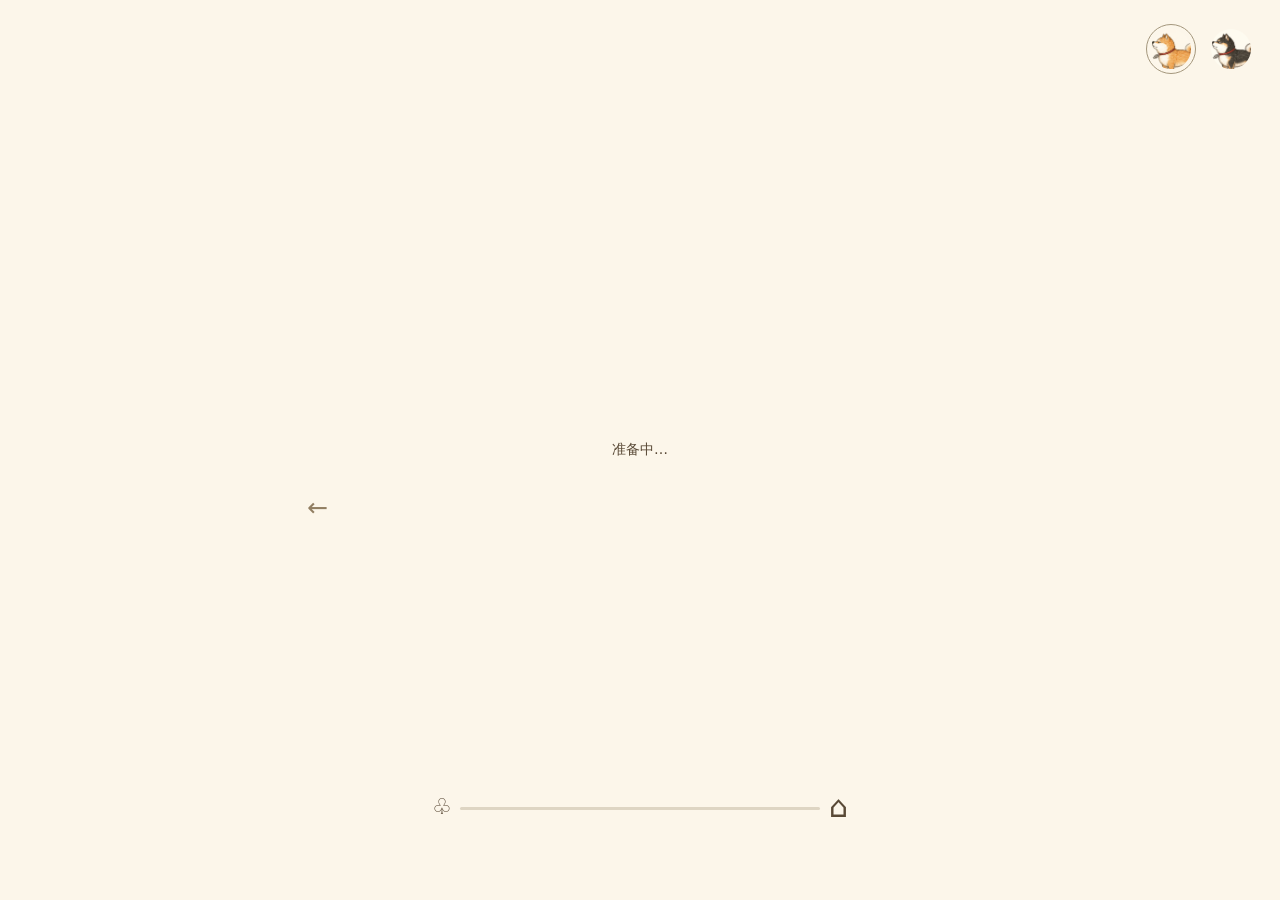
==== commit ed745958: "feat: add pull recovery, distinct Shiba reactions and walking poses" ====
--- a/index.html
+++ b/index.html
@@ -1,7 +1,7 @@
-<!doctype html><html lang="zh-CN"><head><meta charset="UTF-8"><meta name="viewport" content="width=device-width,initial-scale=1"><title>拉绳遛柴</title><link rel="stylesheet" href="styles.css"></head><body>
+<!doctype html><html lang="zh-CN"><head><meta charset="UTF-8"><meta name="viewport" content="width=device-width,initial-scale=1"><title>拉绳遛柴</title><link rel="stylesheet" href="styles.css?v=3"></head><body>
 <main class="toy-shell"><section class="toy" aria-label="拉绳遛柴">
 <header class="game-header"><div></div><div class="breed-picker" role="group" aria-label="选择柴犬"><button class="breed selected" data-breed="yellow" aria-label="黄柴" aria-pressed="true"><span class="breed-portrait yellow"></span></button><button class="breed" data-breed="black" aria-label="黑柴" aria-pressed="false"><span class="breed-portrait black"></span></button><span id="breedStatus" class="breed-status" role="status"></span></div></header>
 <div class="stage" id="stage" data-state="loading" tabindex="0" role="group" aria-label="牵引绳，按住左方向键拉动，右方向键放松，松开结算" aria-describedby="instructions"><canvas id="scene" width="1536" height="512" role="img" aria-label="柴犬与红色牵引绳"></canvas><svg class="hit-layer" viewBox="0 0 1536 512" preserveAspectRatio="none" aria-hidden="true"><path id="ropeHit" class="rope-hit" d="M315 240 Q700 430 1035 300"/></svg><div class="drag-guide" id="guide" aria-hidden="true">←</div><button id="loading" class="loading" type="button">准备中…</button></div>
 <div id="route" class="route" aria-hidden="true"><span class="route-preview"></span><span class="route-line"></span></div><progress class="sr-only" id="walkProgress" max="100" value="0" aria-label="回家进度"></progress>
 <p id="instructions" class="sr-only">按住红色牵引绳向左拖动，松手迈步。适中拉动走得更远，拉得太远会撑住。也可用左右方向键。</p><p id="message" class="sr-only" role="status" aria-live="polite"></p><button id="restart" class="restart" aria-label="再走一圈" hidden>↻</button>
-</section></main><script src="mechanics.js"></script><script src="frames.js"></script><script src="black-frames.js"></script><script src="game.js"></script></body></html>
+</section></main><script src="mechanics.js?v=3"></script><script src="frames.js"></script><script src="black-frames.js"></script><script src="game.js?v=3"></script></body></html>
--- a/styles.css
+++ b/styles.css
@@ -1,2 +1,2 @@
-:root{--paper:#fcf6ea;--ink:#594936;--sage:#778568;--red:#a74432}*{box-sizing:border-box}body{margin:0;background:var(--paper);color:var(--ink);font:14px system-ui}button{font:inherit;color:inherit;cursor:pointer}[hidden]{display:none!important}.toy-shell{height:100svh;min-height:420px;overflow:hidden;position:relative;background:radial-gradient(ellipse at center,#fffaf0 0,transparent 75%)}.toy{height:100%;position:relative}.game-header{position:absolute;z-index:5;top:max(24px,env(safe-area-inset-top));right:24px}.game-header>div:first-child,.walk-heading,.interaction,footer,.message,.result,.route-stop,.breed>span:last-child{display:none}.breed-picker{display:flex;gap:10px}.breed{border:1px solid transparent;border-radius:50%;padding:4px;background:transparent;min-width:48px;min-height:48px}.breed.selected{border-color:#a4977d}.breed-portrait{display:block;width:40px;height:40px;border-radius:50%;background-size:180px 60px;background-position:-121px -4px}.yellow{background-image:url('assets/cels/frames/ch1-idle.webp')}.black{background-image:url('assets/cels/black/idle.webp')}.breed-status{position:absolute;right:0;top:58px;white-space:nowrap;font-size:12px}.stage{position:absolute;left:0;top:50%;transform:translateY(-50%);width:100%;aspect-ratio:3/1;user-select:none;touch-action:pan-y}.poster,canvas{width:100%;height:100%;display:block;mix-blend-mode:multiply;mask-image:linear-gradient(to bottom,transparent,#000 14%,#000 86%,transparent)}.hit-layer{position:absolute;inset:0;width:100%;height:100%;pointer-events:none}.rope-hit{fill:none;stroke:transparent;stroke-width:110;pointer-events:stroke;cursor:grab;touch-action:none}.stage.is-dragging{cursor:grabbing}.grab-cue{display:none}.route{position:absolute;bottom:max(10vh,40px);left:50%;transform:translateX(-50%);width:min(360px,65vw);height:3px;background:#ded5c3;border-radius:5px}.route:before{content:'♧';position:absolute;left:-28px;top:-13px;font-size:22px}.route:after{content:'⌂';position:absolute;right:-28px;top:-18px;font-size:30px}.route-line{position:absolute;inset:0;transform:scaleX(var(--progress,0));transform-origin:left;background:var(--sage);border-radius:5px}.sr-only{position:absolute;width:1px;height:1px;overflow:hidden;clip-path:inset(50%);white-space:nowrap}.loading{position:absolute;left:50%;top:50%;transform:translate(-50%,-50%);background:var(--paper);border:0;padding:12px;border-radius:20px}.restart{position:absolute;bottom:8vh;left:50%;transform:translateX(-50%);background:transparent;border:1px solid #b9ab91;border-radius:50%;width:48px;height:48px;font-size:24px}button:focus-visible,.stage:focus-visible{outline:2px solid var(--sage);outline-offset:5px}@media(max-width:620px){.stage{aspect-ratio:8/5}.game-header{right:16px;top:20px}}@media(prefers-reduced-motion:reduce){*{animation:none!important;transition:none!important}}
+:root{--paper:#fcf6ea;--ink:#594936;--sage:#778568;--red:#a74432}*{box-sizing:border-box}body{margin:0;background:var(--paper);color:var(--ink);font:14px system-ui}button{font:inherit;color:inherit;cursor:pointer}[hidden]{display:none!important}.toy-shell{height:100svh;min-height:420px;overflow:hidden;position:relative;background:var(--paper)}.toy{height:100%;position:relative}.game-header{position:absolute;z-index:5;top:max(24px,env(safe-area-inset-top));right:24px}.game-header>div:first-child,.walk-heading,.interaction,footer,.message,.result,.route-stop{display:none}.breed-picker{display:flex;gap:10px}.breed{border:1px solid transparent;border-radius:50%;padding:4px;background:transparent;min-width:48px;min-height:48px}.breed.selected{border-color:#a4977d}.breed-portrait{display:block;width:40px;height:40px;border-radius:50%;background-size:180px 60px;background-position:-121px -4px}.yellow{background-image:url('assets/cels/frames/ch1-idle.webp')}.black{background-image:url('assets/cels/black/idle.webp')}.breed-status{position:absolute;right:0;top:58px;white-space:nowrap;font-size:12px}.stage{position:absolute;left:0;top:50%;transform:translateY(-50%);width:100%;aspect-ratio:3/1;user-select:none;touch-action:pan-y}.poster,canvas{width:100%;height:100%;display:block;mix-blend-mode:multiply;mask-image:linear-gradient(to bottom,transparent,#000 14%,#000 86%,transparent)}.hit-layer{position:absolute;inset:0;width:100%;height:100%;pointer-events:none}.rope-hit{fill:none;stroke:transparent;stroke-width:110;pointer-events:stroke;cursor:grab;touch-action:none}.stage.is-dragging{cursor:grabbing}.grab-cue{display:none}.route{position:absolute;bottom:max(10vh,40px);left:50%;transform:translateX(-50%);width:min(360px,65vw);height:3px;background:#ded5c3;border-radius:5px}.route:before{content:'♧';position:absolute;left:-28px;top:-13px;font-size:22px}.route:after{content:'⌂';position:absolute;right:-28px;top:-18px;font-size:30px}.route-line{position:absolute;inset:0;transform:scaleX(var(--progress,0));transform-origin:left;background:var(--sage);border-radius:5px}.sr-only{position:absolute;width:1px;height:1px;overflow:hidden;clip-path:inset(50%);white-space:nowrap}.loading{position:absolute;left:50%;top:50%;transform:translate(-50%,-50%);background:var(--paper);border:0;padding:12px;border-radius:20px}.restart{position:absolute;bottom:8vh;left:50%;transform:translateX(-50%);background:transparent;border:1px solid #b9ab91;border-radius:50%;width:48px;height:48px;font-size:24px}button:focus-visible,.stage:focus-visible{outline:2px solid var(--sage);outline-offset:5px}@media(max-width:620px){.stage{aspect-ratio:8/5}.game-header{right:16px;top:20px}}@media(prefers-reduced-motion:reduce){*{animation:none!important;transition:none!important}}
 .route-preview{position:absolute;inset:-1px 0;background:#a7b991;opacity:.4;transform:scaleX(var(--preview,0));transform-origin:left;border-radius:5px}.drag-guide{position:absolute;left:24%;top:60%;color:#917e62;font-size:25px;pointer-events:none;animation:guide 1.5s ease-in-out 3}@keyframes guide{0%,100%{transform:translateX(0);opacity:.15}50%{transform:translateX(-25px);opacity:.65}}.stage[data-state=home],.stage[data-state=complete]{aspect-ratio:2/1}.stage[data-state=home] .hit-layer,.stage[data-state=complete] .hit-layer{display:none}@media(max-width:620px){.stage[data-state=home],.stage[data-state=complete]{aspect-ratio:8/5}}
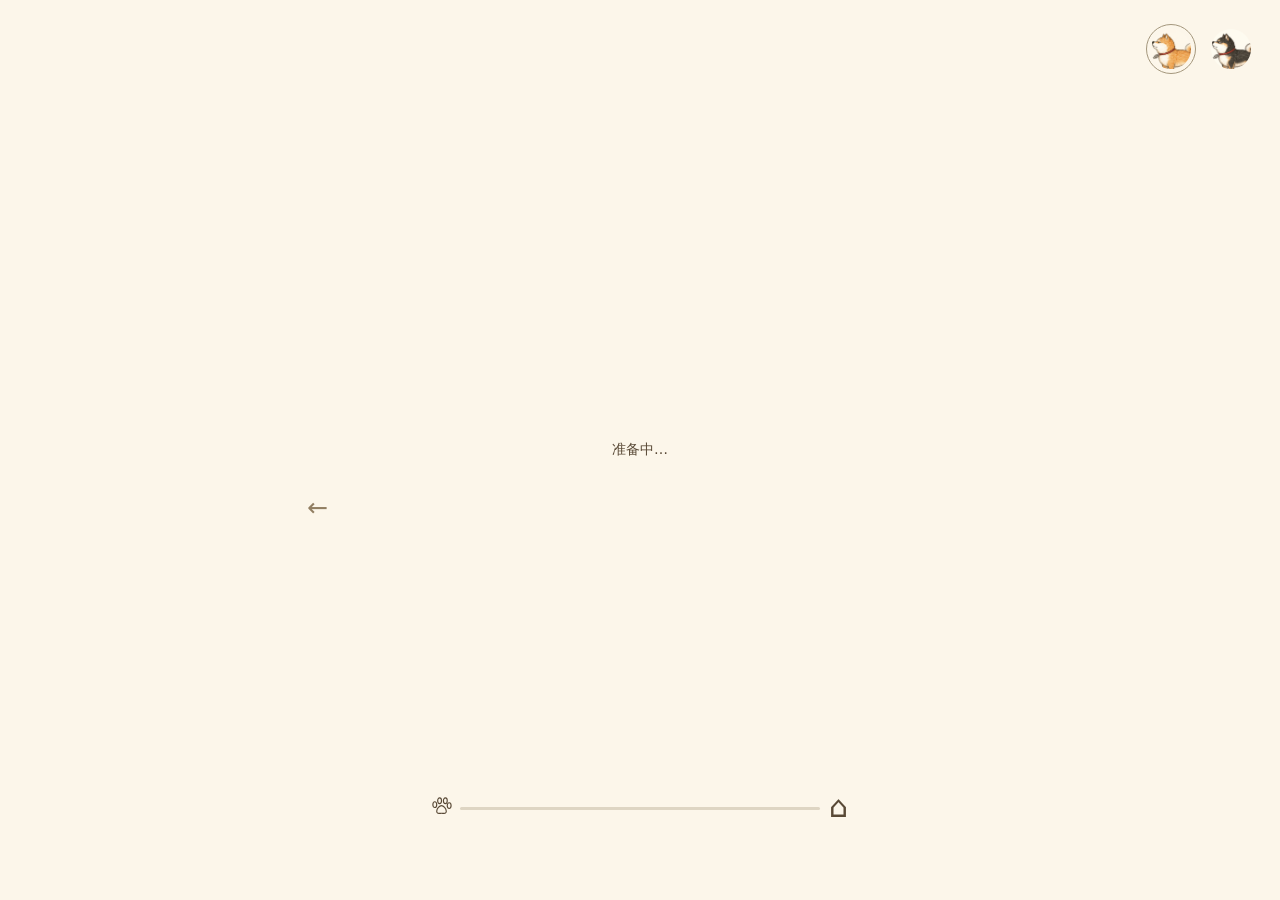
==== commit ac96269c: "feat: finish homecoming camera and verify immersive drag experience" ====
--- a/index.html
+++ b/index.html
@@ -1,7 +1,7 @@
 <!doctype html><html lang="zh-CN"><head><meta charset="UTF-8"><meta name="viewport" content="width=device-width,initial-scale=1"><title>拉绳遛柴</title><link rel="stylesheet" href="styles.css?v=3"></head><body>
 <main class="toy-shell"><section class="toy" aria-label="拉绳遛柴">
-<header class="game-header"><div></div><div class="breed-picker" role="group" aria-label="选择柴犬"><button class="breed selected" data-breed="yellow" aria-label="黄柴" aria-pressed="true"><span class="breed-portrait yellow"></span></button><button class="breed" data-breed="black" aria-label="黑柴" aria-pressed="false"><span class="breed-portrait black"></span></button><span id="breedStatus" class="breed-status" role="status"></span></div></header>
+<header class="game-header" id="breedHeader"><div></div><div class="breed-picker" role="group" aria-label="选择柴犬"><button class="breed selected" data-breed="yellow" aria-label="黄柴" aria-pressed="true"><span class="breed-portrait yellow"></span></button><button class="breed" data-breed="black" aria-label="黑柴" aria-pressed="false"><span class="breed-portrait black"></span></button><span id="breedStatus" class="breed-status" role="status"></span></div></header>
 <div class="stage" id="stage" data-state="loading" tabindex="0" role="group" aria-label="牵引绳，按住左方向键拉动，右方向键放松，松开结算" aria-describedby="instructions"><canvas id="scene" width="1536" height="512" role="img" aria-label="柴犬与红色牵引绳"></canvas><svg class="hit-layer" viewBox="0 0 1536 512" preserveAspectRatio="none" aria-hidden="true"><path id="ropeHit" class="rope-hit" d="M315 240 Q700 430 1035 300"/></svg><div class="drag-guide" id="guide" aria-hidden="true">←</div><button id="loading" class="loading" type="button">准备中…</button></div>
-<div id="route" class="route" aria-hidden="true"><span class="route-preview"></span><span class="route-line"></span></div><progress class="sr-only" id="walkProgress" max="100" value="0" aria-label="回家进度"></progress>
+<div id="route" class="route" aria-hidden="true"><svg class="route-paw" viewBox="0 0 24 24"><path d="M7 16c0-3 3-6 5-6s5 3 5 6-3 2-5 2-5 1-5-2Z"/><ellipse cx="5" cy="9" rx="2" ry="3"/><ellipse cx="10" cy="5" rx="2" ry="3"/><ellipse cx="16" cy="5" rx="2" ry="3"/><ellipse cx="20" cy="10" rx="2" ry="3"/></svg><span class="route-preview"></span><span class="route-line"></span></div><progress class="sr-only" id="walkProgress" max="100" value="0" aria-label="回家进度"></progress>
 <p id="instructions" class="sr-only">按住红色牵引绳向左拖动，松手迈步。适中拉动走得更远，拉得太远会撑住。也可用左右方向键。</p><p id="message" class="sr-only" role="status" aria-live="polite"></p><button id="restart" class="restart" aria-label="再走一圈" hidden>↻</button>
 </section></main><script src="mechanics.js?v=3"></script><script src="frames.js"></script><script src="black-frames.js"></script><script src="game.js?v=3"></script></body></html>
--- a/styles.css
+++ b/styles.css
@@ -1,2 +1,4 @@
-:root{--paper:#fcf6ea;--ink:#594936;--sage:#778568;--red:#a74432}*{box-sizing:border-box}body{margin:0;background:var(--paper);color:var(--ink);font:14px system-ui}button{font:inherit;color:inherit;cursor:pointer}[hidden]{display:none!important}.toy-shell{height:100svh;min-height:420px;overflow:hidden;position:relative;background:var(--paper)}.toy{height:100%;position:relative}.game-header{position:absolute;z-index:5;top:max(24px,env(safe-area-inset-top));right:24px}.game-header>div:first-child,.walk-heading,.interaction,footer,.message,.result,.route-stop{display:none}.breed-picker{display:flex;gap:10px}.breed{border:1px solid transparent;border-radius:50%;padding:4px;background:transparent;min-width:48px;min-height:48px}.breed.selected{border-color:#a4977d}.breed-portrait{display:block;width:40px;height:40px;border-radius:50%;background-size:180px 60px;background-position:-121px -4px}.yellow{background-image:url('assets/cels/frames/ch1-idle.webp')}.black{background-image:url('assets/cels/black/idle.webp')}.breed-status{position:absolute;right:0;top:58px;white-space:nowrap;font-size:12px}.stage{position:absolute;left:0;top:50%;transform:translateY(-50%);width:100%;aspect-ratio:3/1;user-select:none;touch-action:pan-y}.poster,canvas{width:100%;height:100%;display:block;mix-blend-mode:multiply;mask-image:linear-gradient(to bottom,transparent,#000 14%,#000 86%,transparent)}.hit-layer{position:absolute;inset:0;width:100%;height:100%;pointer-events:none}.rope-hit{fill:none;stroke:transparent;stroke-width:110;pointer-events:stroke;cursor:grab;touch-action:none}.stage.is-dragging{cursor:grabbing}.grab-cue{display:none}.route{position:absolute;bottom:max(10vh,40px);left:50%;transform:translateX(-50%);width:min(360px,65vw);height:3px;background:#ded5c3;border-radius:5px}.route:before{content:'♧';position:absolute;left:-28px;top:-13px;font-size:22px}.route:after{content:'⌂';position:absolute;right:-28px;top:-18px;font-size:30px}.route-line{position:absolute;inset:0;transform:scaleX(var(--progress,0));transform-origin:left;background:var(--sage);border-radius:5px}.sr-only{position:absolute;width:1px;height:1px;overflow:hidden;clip-path:inset(50%);white-space:nowrap}.loading{position:absolute;left:50%;top:50%;transform:translate(-50%,-50%);background:var(--paper);border:0;padding:12px;border-radius:20px}.restart{position:absolute;bottom:8vh;left:50%;transform:translateX(-50%);background:transparent;border:1px solid #b9ab91;border-radius:50%;width:48px;height:48px;font-size:24px}button:focus-visible,.stage:focus-visible{outline:2px solid var(--sage);outline-offset:5px}@media(max-width:620px){.stage{aspect-ratio:8/5}.game-header{right:16px;top:20px}}@media(prefers-reduced-motion:reduce){*{animation:none!important;transition:none!important}}
-.route-preview{position:absolute;inset:-1px 0;background:#a7b991;opacity:.4;transform:scaleX(var(--preview,0));transform-origin:left;border-radius:5px}.drag-guide{position:absolute;left:24%;top:60%;color:#917e62;font-size:25px;pointer-events:none;animation:guide 1.5s ease-in-out 3}@keyframes guide{0%,100%{transform:translateX(0);opacity:.15}50%{transform:translateX(-25px);opacity:.65}}.stage[data-state=home],.stage[data-state=complete]{aspect-ratio:2/1}.stage[data-state=home] .hit-layer,.stage[data-state=complete] .hit-layer{display:none}@media(max-width:620px){.stage[data-state=home],.stage[data-state=complete]{aspect-ratio:8/5}}
+:root{--paper:#fcf6ea;--ink:#594936;--sage:#778568;--red:#a74432}*{box-sizing:border-box}body{margin:0;background:var(--paper);color:var(--ink);font:14px system-ui}button{font:inherit;color:inherit;cursor:pointer}[hidden]{display:none!important}.toy-shell{height:100svh;min-height:420px;overflow:hidden;position:relative;background:var(--paper)}.toy{height:100%;position:relative}.game-header{position:absolute;z-index:5;top:max(24px,env(safe-area-inset-top));right:24px}.game-header>div:first-child,.walk-heading,.interaction,footer,.message,.result,.route-stop{display:none}.breed-picker{display:flex;gap:10px}.breed{border:1px solid transparent;border-radius:50%;padding:4px;background:transparent;min-width:48px;min-height:48px}.breed.selected{border-color:#a4977d}.breed-portrait{display:block;width:40px;height:40px;border-radius:50%;background-size:180px 60px;background-position:-121px -4px}.yellow{background-image:url('assets/cels/frames/ch1-idle.webp')}.black{background-image:url('assets/cels/black/idle.webp')}.breed-status{position:absolute;right:0;top:58px;white-space:nowrap;font-size:12px}.stage{position:absolute;left:0;top:50%;transform:translateY(-50%);width:100%;aspect-ratio:3/1;user-select:none;touch-action:pan-y}.poster,canvas{width:100%;height:100%;display:block;mix-blend-mode:multiply;mask-image:linear-gradient(to bottom,transparent,#000 14%,#000 86%,transparent)}.hit-layer{position:absolute;inset:0;width:100%;height:100%;pointer-events:none}.rope-hit{fill:none;stroke:transparent;stroke-width:110;pointer-events:stroke;cursor:grab;touch-action:none}.stage.is-dragging{cursor:grabbing}.grab-cue{display:none}.route{position:absolute;bottom:max(10vh,40px);left:50%;transform:translateX(-50%);width:min(360px,65vw);height:3px;background:#ded5c3;border-radius:5px}.route-paw{position:absolute;left:-30px;top:-11px;width:23px;height:23px;fill:none;stroke:currentColor;stroke-width:1.2}.route:after{content:'⌂';position:absolute;right:-28px;top:-18px;font-size:30px}.route-line{position:absolute;inset:0;transform:scaleX(var(--progress,0));transform-origin:left;background:var(--sage);border-radius:5px}.sr-only{position:absolute;width:1px;height:1px;overflow:hidden;clip-path:inset(50%);white-space:nowrap}.loading{position:absolute;left:50%;top:50%;transform:translate(-50%,-50%);background:var(--paper);border:0;padding:12px;border-radius:20px}.restart{position:absolute;bottom:8vh;left:50%;transform:translateX(-50%);background:transparent;border:1px solid #b9ab91;border-radius:50%;width:48px;height:48px;font-size:24px}button:focus-visible,.stage:focus-visible{outline:2px solid var(--sage);outline-offset:5px}@media(max-width:620px){.stage{aspect-ratio:8/5}.game-header{right:16px;top:20px}}@media(prefers-reduced-motion:reduce){*{animation:none!important;transition:none!important}}
+.route-preview{position:absolute;inset:-1px 0;background:#a7b991;opacity:.4;transform:scaleX(var(--preview,0));transform-origin:left;border-radius:5px}.drag-guide{position:absolute;left:24%;top:60%;color:#917e62;font-size:25px;pointer-events:none;animation:guide 1.5s ease-in-out 3}@keyframes guide{0%,100%{transform:translateX(0);opacity:.15}50%{transform:translateX(-25px);opacity:.65}}.stage[data-state=home],.stage[data-state=complete]{aspect-ratio:2/1}.stage[data-state=home] .hit-layer,.stage[data-state=complete] .hit-layer{display:none}@media(max-width:620px){.stage[data-state=home],.stage[data-state=complete]{aspect-ratio:1}}
+
+.stage[data-feeling=blocked]~.route .route-preview{background:var(--red)}
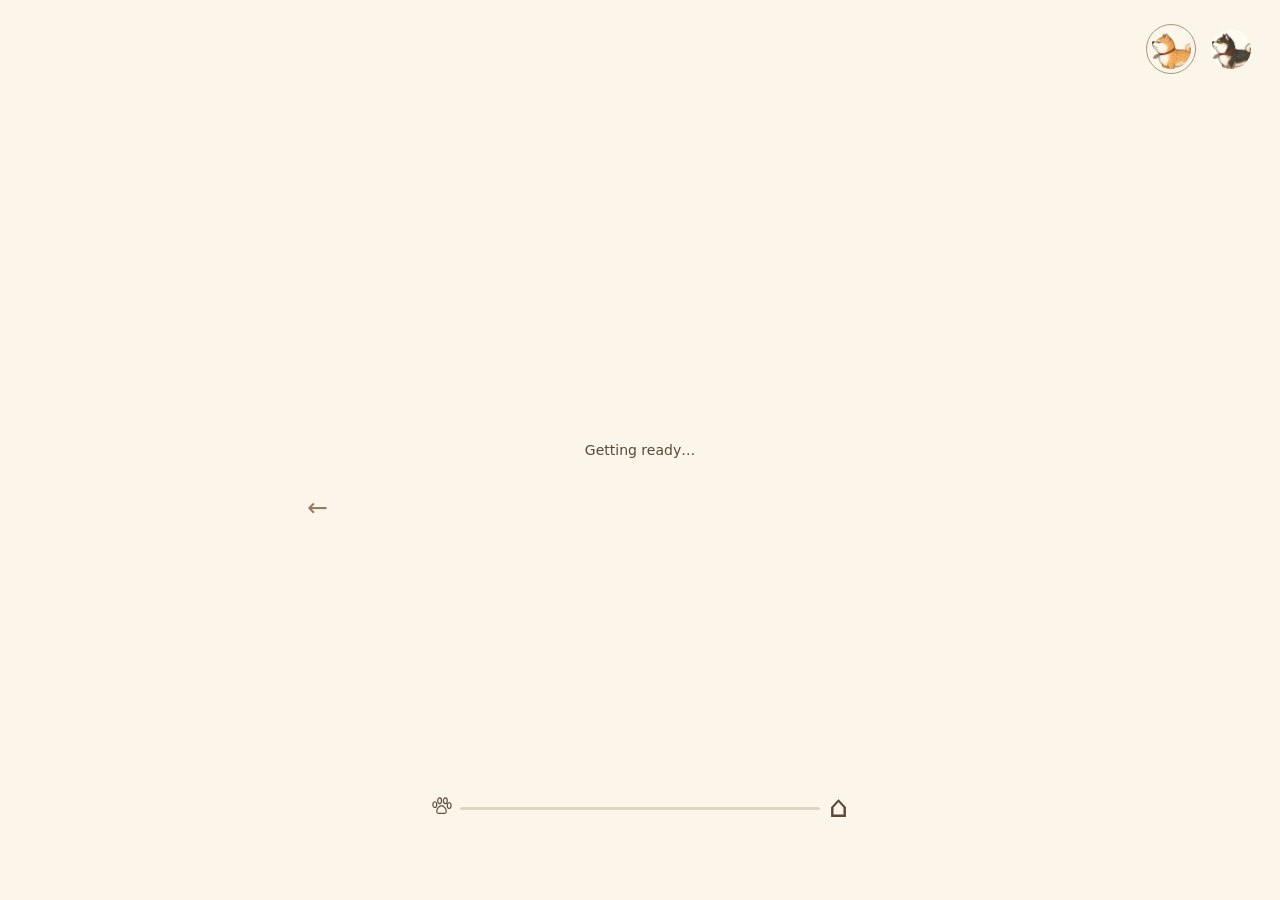
==== commit 8924d83c: "fix: keep leash grip playable, use English UI and remove chin ring" ====
--- a/index.html
+++ b/index.html
@@ -1,7 +1,7 @@
-<!doctype html><html lang="zh-CN"><head><meta charset="UTF-8"><meta name="viewport" content="width=device-width,initial-scale=1"><title>拉绳遛柴</title><link rel="stylesheet" href="styles.css?v=3"></head><body>
-<main class="toy-shell"><section class="toy" aria-label="拉绳遛柴">
-<header class="game-header" id="breedHeader"><div></div><div class="breed-picker" role="group" aria-label="选择柴犬"><button class="breed selected" data-breed="yellow" aria-label="黄柴" aria-pressed="true"><span class="breed-portrait yellow"></span></button><button class="breed" data-breed="black" aria-label="黑柴" aria-pressed="false"><span class="breed-portrait black"></span></button><span id="breedStatus" class="breed-status" role="status"></span></div></header>
-<div class="stage" id="stage" data-state="loading" tabindex="0" role="group" aria-label="牵引绳，按住左方向键拉动，右方向键放松，松开结算" aria-describedby="instructions"><canvas id="scene" width="1536" height="512" role="img" aria-label="柴犬与红色牵引绳"></canvas><svg class="hit-layer" viewBox="0 0 1536 512" preserveAspectRatio="none" aria-hidden="true"><path id="ropeHit" class="rope-hit" d="M315 240 Q700 430 1035 300"/></svg><div class="drag-guide" id="guide" aria-hidden="true">←</div><button id="loading" class="loading" type="button">准备中…</button></div>
-<div id="route" class="route" aria-hidden="true"><svg class="route-paw" viewBox="0 0 24 24"><path d="M7 16c0-3 3-6 5-6s5 3 5 6-3 2-5 2-5 1-5-2Z"/><ellipse cx="5" cy="9" rx="2" ry="3"/><ellipse cx="10" cy="5" rx="2" ry="3"/><ellipse cx="16" cy="5" rx="2" ry="3"/><ellipse cx="20" cy="10" rx="2" ry="3"/></svg><span class="route-preview"></span><span class="route-line"></span></div><progress class="sr-only" id="walkProgress" max="100" value="0" aria-label="回家进度"></progress>
-<p id="instructions" class="sr-only">按住红色牵引绳向左拖动，松手迈步。适中拉动走得更远，拉得太远会撑住。也可用左右方向键。</p><p id="message" class="sr-only" role="status" aria-live="polite"></p><button id="restart" class="restart" aria-label="再走一圈" hidden>↻</button>
-</section></main><script src="mechanics.js?v=3"></script><script src="frames.js"></script><script src="black-frames.js"></script><script src="game.js?v=3"></script></body></html>
+<!doctype html><html lang="en"><head><meta charset="UTF-8"><meta name="viewport" content="width=device-width,initial-scale=1"><title>Shiba Tug</title><link rel="stylesheet" href="styles.css?v=4"></head><body>
+<main class="toy-shell"><section class="toy" aria-label="Shiba Tug">
+<header class="game-header" id="breedHeader"><div></div><div class="breed-picker" role="group" aria-label="Choose your Shiba"><button class="breed selected" data-breed="yellow" aria-label="Golden Shiba" aria-pressed="true"><span class="breed-portrait yellow"></span></button><button class="breed" data-breed="black" aria-label="Black Shiba" aria-pressed="false"><span class="breed-portrait black"></span></button><span id="breedStatus" class="breed-status" role="status"></span></div></header>
+<div class="stage" id="stage" data-state="loading" tabindex="0" role="group" aria-label="Leash: hold Left Arrow to pull, Right Arrow to relax, release to take a step" aria-describedby="instructions"><canvas id="scene" width="1536" height="512" role="img" aria-label="A Shiba Inu on a red leash"></canvas><svg class="hit-layer" viewBox="0 0 1536 512" preserveAspectRatio="none" aria-hidden="true"><path id="gripHit" class="rope-hit" d="M 250 240 L 480 330"/><path id="ropeHit" class="rope-hit" d="M315 240 Q700 430 1035 300"/></svg><div class="drag-guide" id="guide" aria-hidden="true">←</div><button id="loading" class="loading" type="button">Getting ready…</button></div>
+<div id="route" class="route" aria-hidden="true"><svg class="route-paw" viewBox="0 0 24 24"><path d="M7 16c0-3 3-6 5-6s5 3 5 6-3 2-5 2-5 1-5-2Z"/><ellipse cx="5" cy="9" rx="2" ry="3"/><ellipse cx="10" cy="5" rx="2" ry="3"/><ellipse cx="16" cy="5" rx="2" ry="3"/><ellipse cx="20" cy="10" rx="2" ry="3"/></svg><span class="route-preview"></span><span class="route-line"></span></div><progress class="sr-only" id="walkProgress" max="100" value="0" aria-label="Progress home"></progress>
+<p id="instructions" class="sr-only">Hold the hand or red leash and drag left. Release to take a step. A gentle pull goes further; pulling too far makes your Shiba resist. You can also use the arrow keys.</p><p id="message" class="sr-only" role="status" aria-live="polite"></p><button id="restart" class="restart" aria-label="Play again" hidden>↻</button>
+</section></main><script src="mechanics.js?v=4"></script><script src="frames.js"></script><script src="black-frames.js"></script><script src="game.js?v=4"></script></body></html>
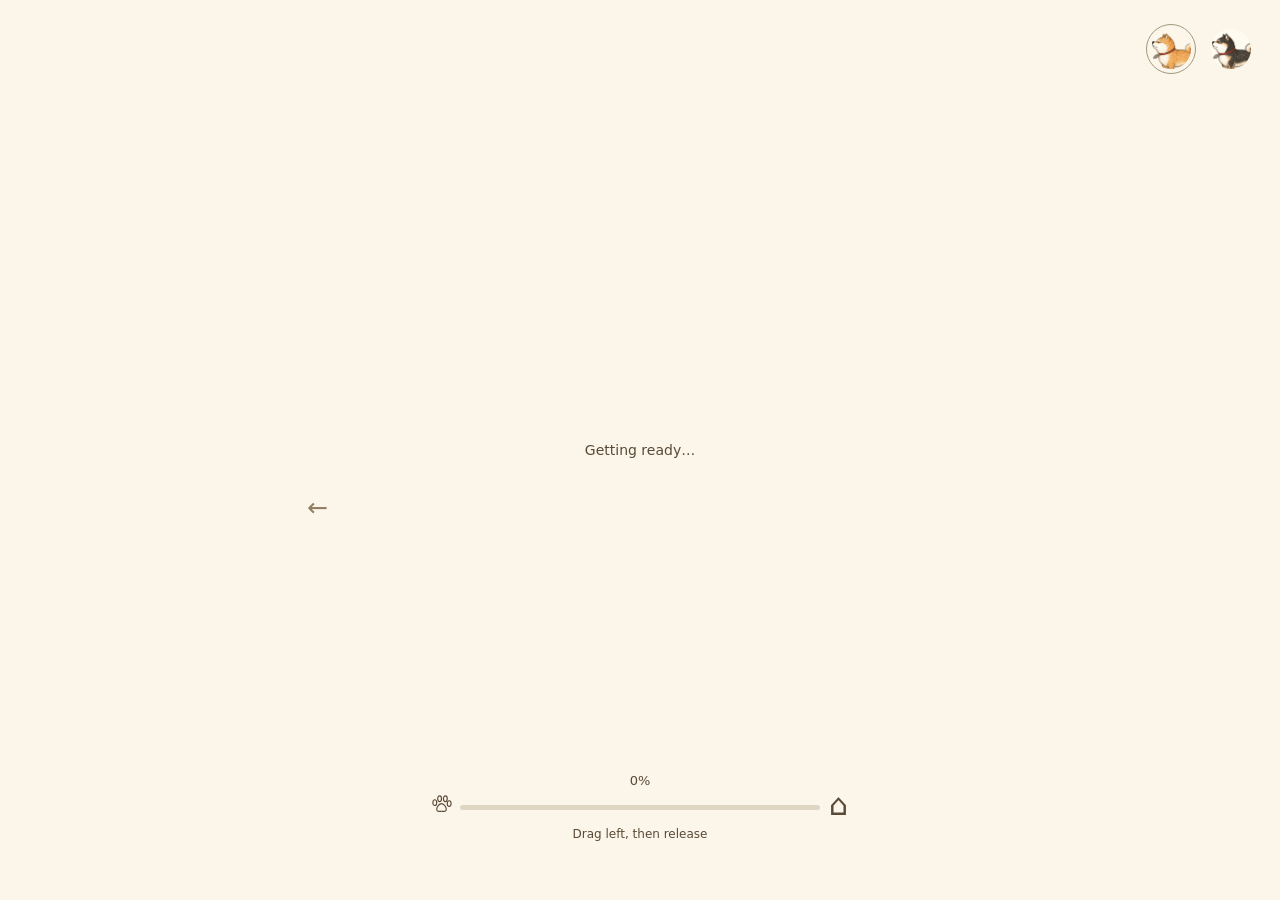
==== commit 1bcdee6f: "fix: prevent zero-progress overpull loops and show clear progress feedback" ====
--- a/index.html
+++ b/index.html
@@ -1,7 +1,7 @@
-<!doctype html><html lang="en"><head><meta charset="UTF-8"><meta name="viewport" content="width=device-width,initial-scale=1"><title>Shiba Tug</title><link rel="stylesheet" href="styles.css?v=4"></head><body>
+<!doctype html><html lang="en"><head><meta charset="UTF-8"><meta name="viewport" content="width=device-width,initial-scale=1"><title>Shiba Tug</title><link rel="stylesheet" href="styles.css?v=5"></head><body>
 <main class="toy-shell"><section class="toy" aria-label="Shiba Tug">
 <header class="game-header" id="breedHeader"><div></div><div class="breed-picker" role="group" aria-label="Choose your Shiba"><button class="breed selected" data-breed="yellow" aria-label="Golden Shiba" aria-pressed="true"><span class="breed-portrait yellow"></span></button><button class="breed" data-breed="black" aria-label="Black Shiba" aria-pressed="false"><span class="breed-portrait black"></span></button><span id="breedStatus" class="breed-status" role="status"></span></div></header>
 <div class="stage" id="stage" data-state="loading" tabindex="0" role="group" aria-label="Leash: hold Left Arrow to pull, Right Arrow to relax, release to take a step" aria-describedby="instructions"><canvas id="scene" width="1536" height="512" role="img" aria-label="A Shiba Inu on a red leash"></canvas><svg class="hit-layer" viewBox="0 0 1536 512" preserveAspectRatio="none" aria-hidden="true"><path id="gripHit" class="rope-hit" d="M 250 240 L 480 330"/><path id="ropeHit" class="rope-hit" d="M315 240 Q700 430 1035 300"/></svg><div class="drag-guide" id="guide" aria-hidden="true">←</div><button id="loading" class="loading" type="button">Getting ready…</button></div>
-<div id="route" class="route" aria-hidden="true"><svg class="route-paw" viewBox="0 0 24 24"><path d="M7 16c0-3 3-6 5-6s5 3 5 6-3 2-5 2-5 1-5-2Z"/><ellipse cx="5" cy="9" rx="2" ry="3"/><ellipse cx="10" cy="5" rx="2" ry="3"/><ellipse cx="16" cy="5" rx="2" ry="3"/><ellipse cx="20" cy="10" rx="2" ry="3"/></svg><span class="route-preview"></span><span class="route-line"></span></div><progress class="sr-only" id="walkProgress" max="100" value="0" aria-label="Progress home"></progress>
+<div id="route" class="route" aria-hidden="true"><svg class="route-paw" viewBox="0 0 24 24"><path d="M7 16c0-3 3-6 5-6s5 3 5 6-3 2-5 2-5 1-5-2Z"/><ellipse cx="5" cy="9" rx="2" ry="3"/><ellipse cx="10" cy="5" rx="2" ry="3"/><ellipse cx="16" cy="5" rx="2" ry="3"/><ellipse cx="20" cy="10" rx="2" ry="3"/></svg><span id="routeValue" class="route-value">0%</span><span id="pullHint" class="pull-hint">Drag left, then release</span><span class="route-preview"></span><span class="route-line"></span></div><progress class="sr-only" id="walkProgress" max="100" value="0" aria-label="Progress home"></progress>
 <p id="instructions" class="sr-only">Hold the hand or red leash and drag left. Release to take a step. A gentle pull goes further; pulling too far makes your Shiba resist. You can also use the arrow keys.</p><p id="message" class="sr-only" role="status" aria-live="polite"></p><button id="restart" class="restart" aria-label="Play again" hidden>↻</button>
-</section></main><script src="mechanics.js?v=4"></script><script src="frames.js"></script><script src="black-frames.js"></script><script src="game.js?v=4"></script></body></html>
+</section></main><script src="mechanics.js?v=5"></script><script src="frames.js"></script><script src="black-frames.js"></script><script src="game.js?v=5"></script></body></html>
--- a/styles.css
+++ b/styles.css
@@ -2,3 +2,5 @@
 .route-preview{position:absolute;inset:-1px 0;background:#a7b991;opacity:.4;transform:scaleX(var(--preview,0));transform-origin:left;border-radius:5px}.drag-guide{position:absolute;left:24%;top:60%;color:#917e62;font-size:25px;pointer-events:none;animation:guide 1.5s ease-in-out 3}@keyframes guide{0%,100%{transform:translateX(0);opacity:.15}50%{transform:translateX(-25px);opacity:.65}}.stage[data-state=home],.stage[data-state=complete]{aspect-ratio:2/1}.stage[data-state=home] .hit-layer,.stage[data-state=complete] .hit-layer{display:none}@media(max-width:620px){.stage[data-state=home],.stage[data-state=complete]{aspect-ratio:1}}
 
 .stage[data-feeling=blocked]~.route .route-preview{background:var(--red)}
+
+.route{height:5px}.route-value{position:absolute;left:0;right:0;top:-32px;text-align:center;font-size:13px;font-variant-numeric:tabular-nums;color:var(--ink)}.pull-hint{position:absolute;left:-50px;right:-50px;top:22px;text-align:center;font-size:12px;color:var(--ink)}
